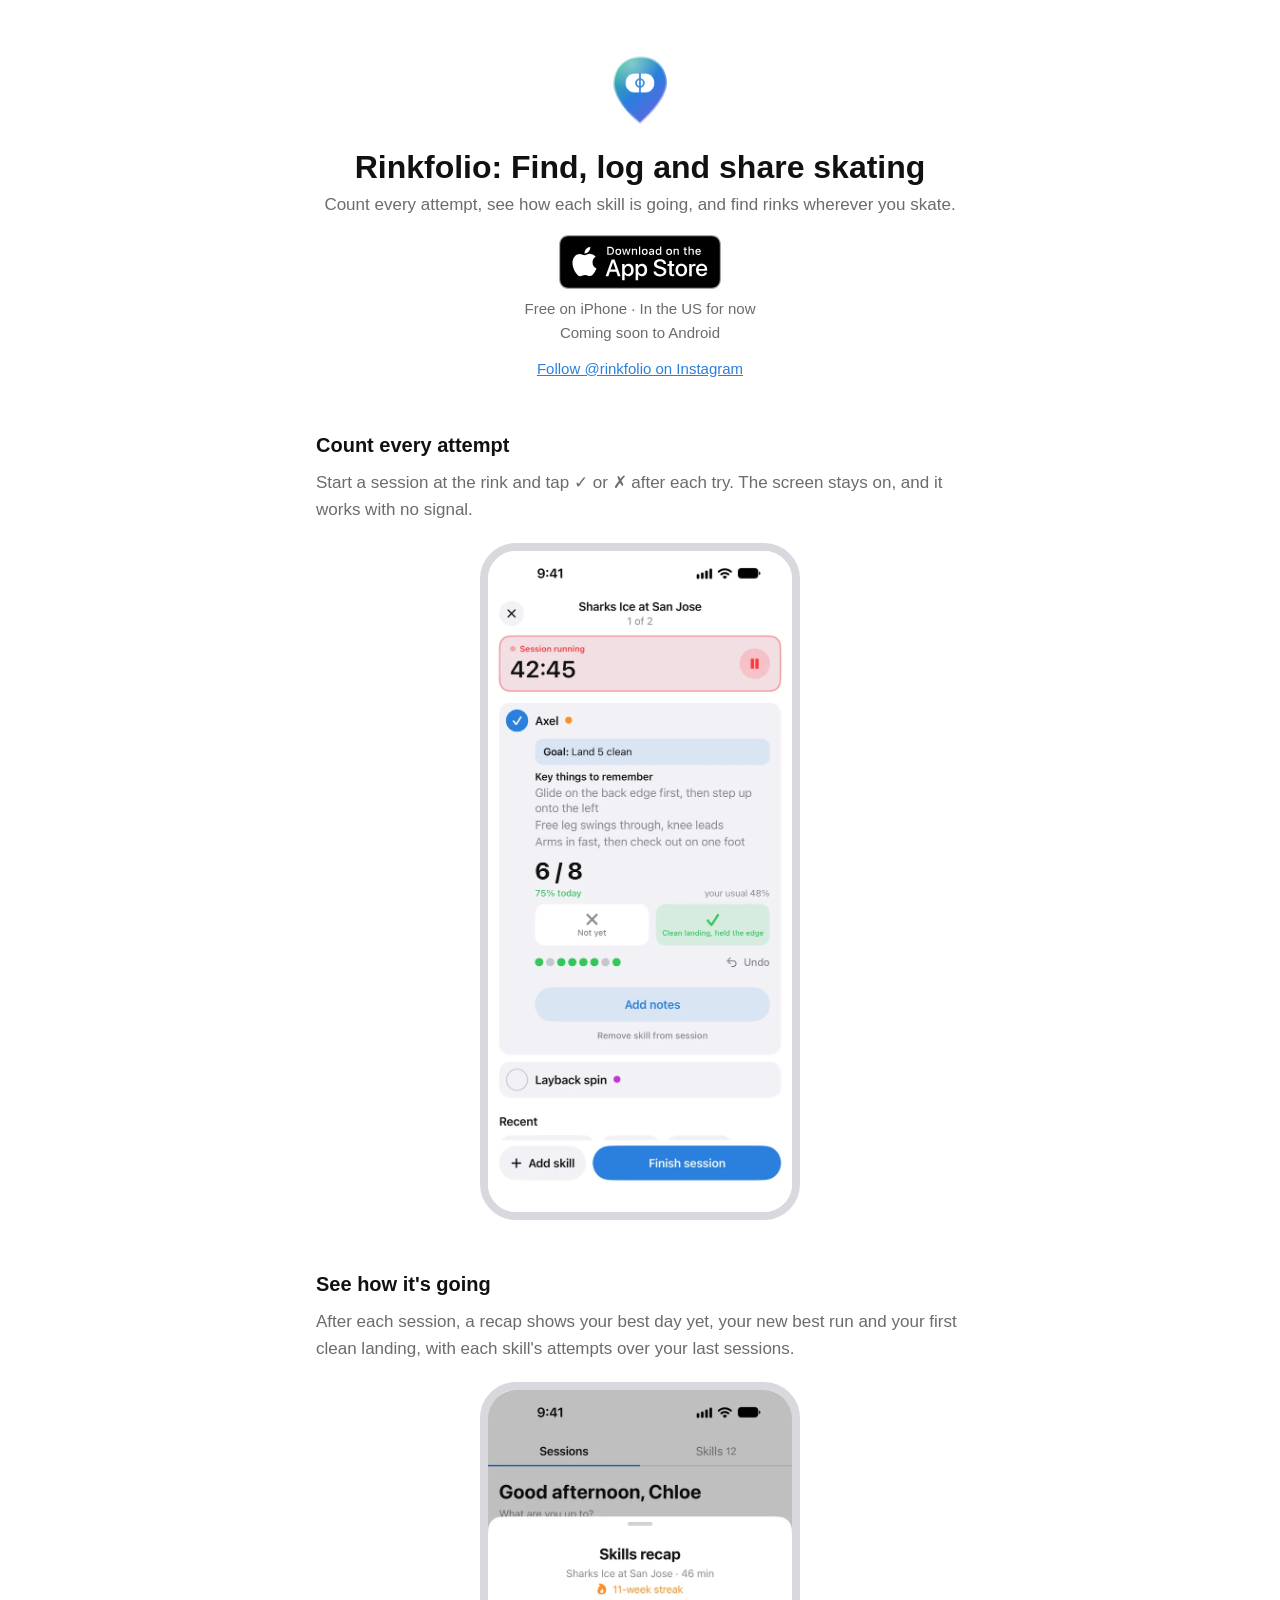
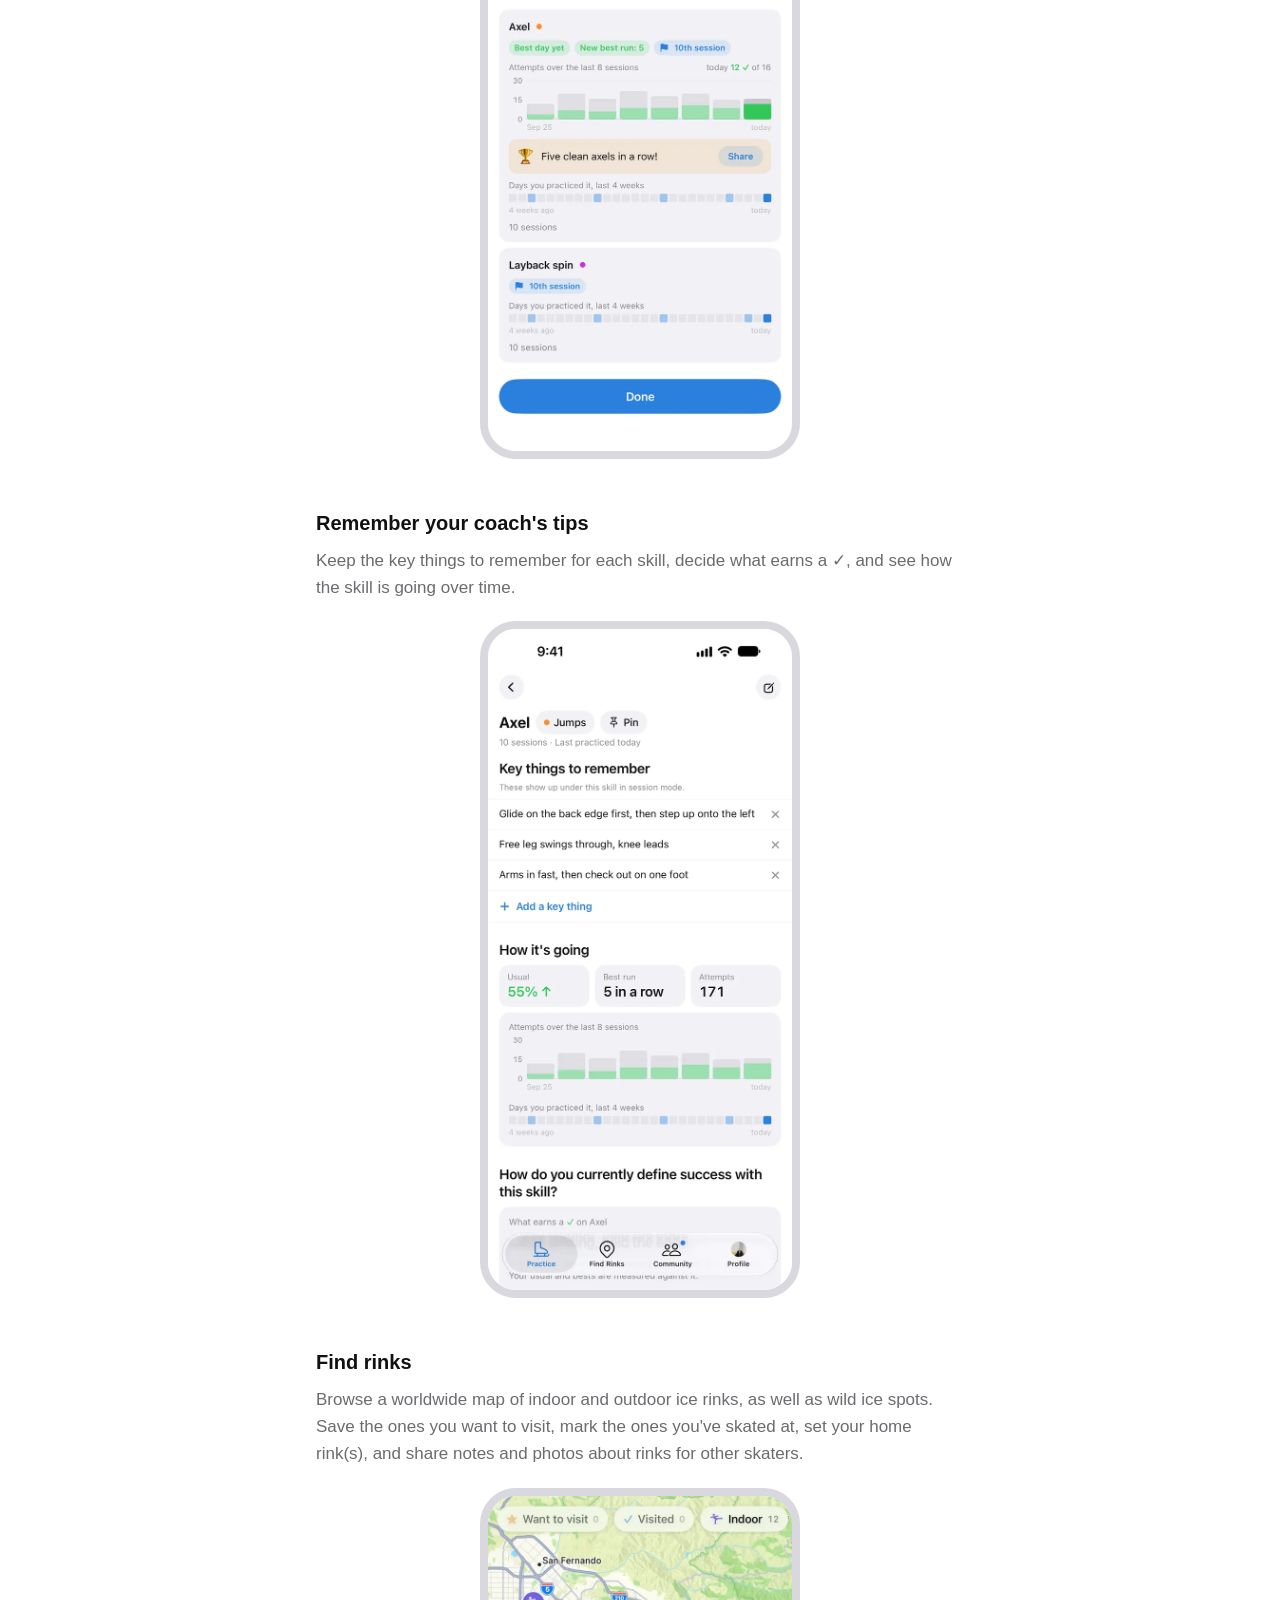
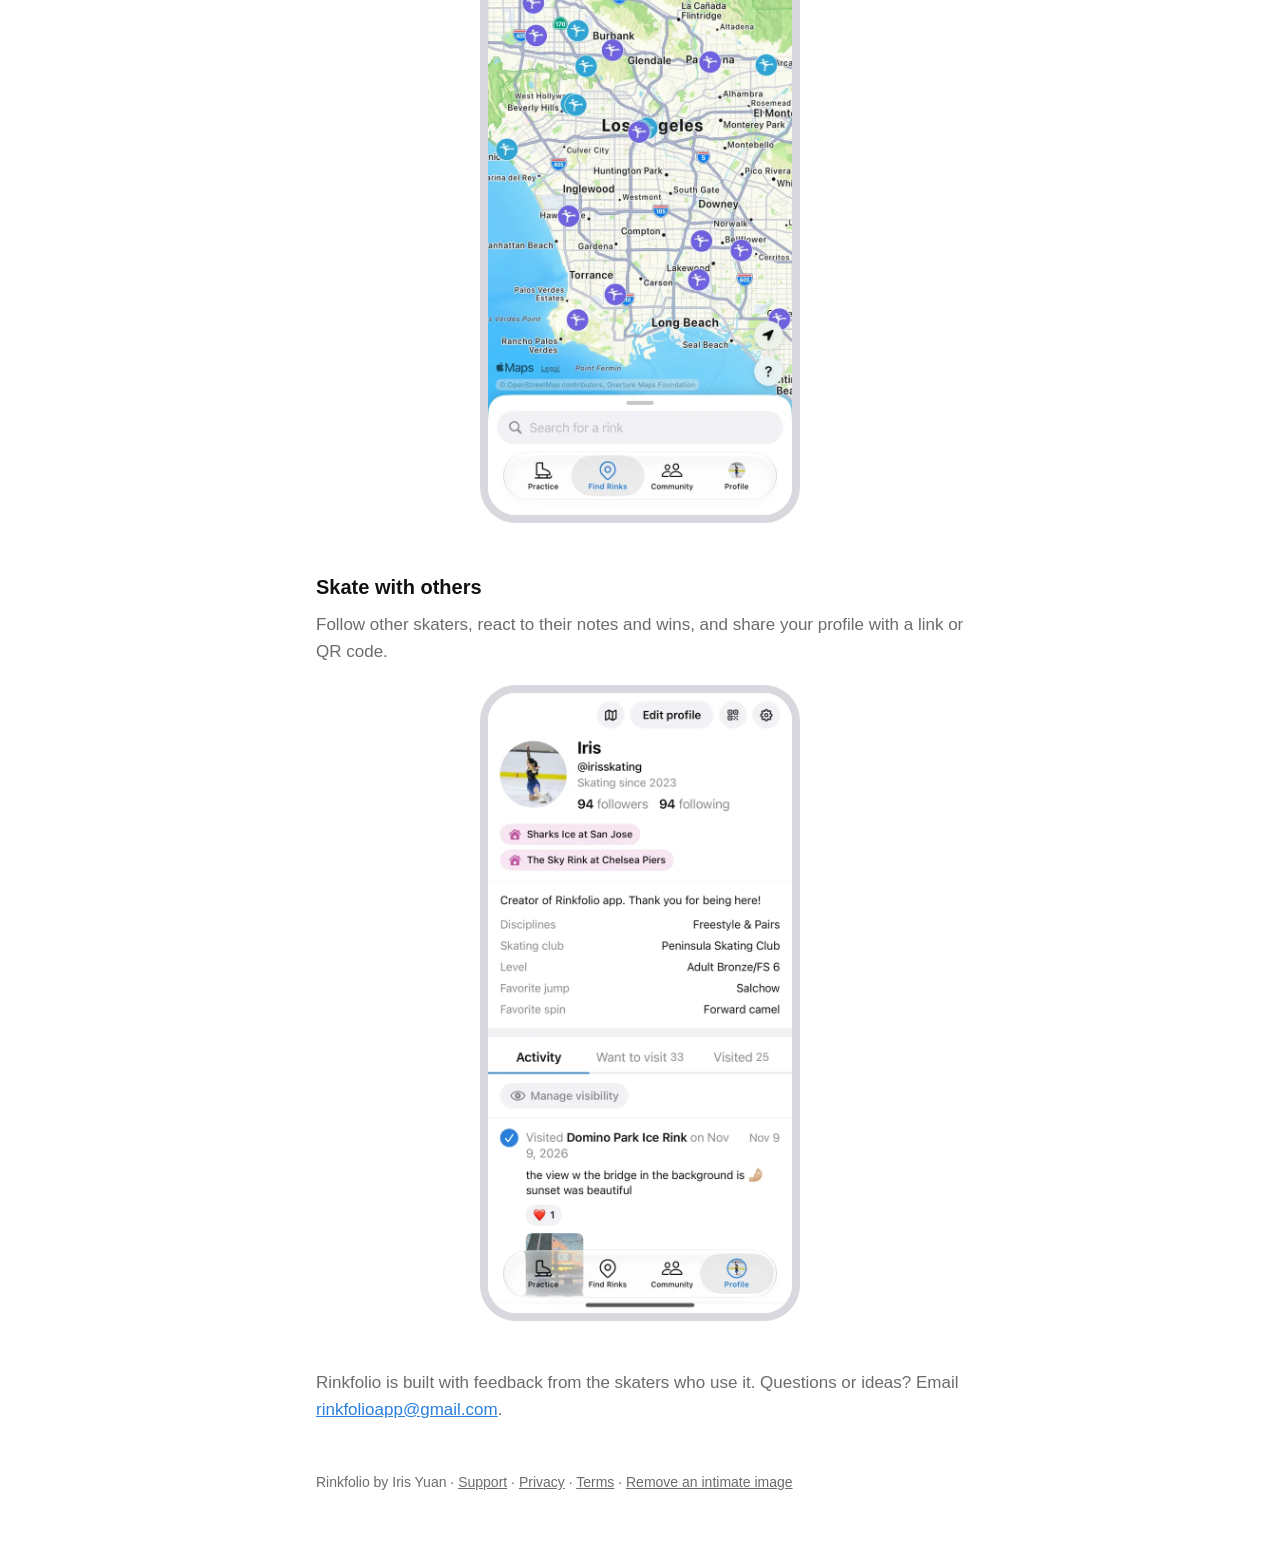
==== index.html @ 0aeca41a "Launch day (not published): Apple's official App Store badge on the home page and the profile link p" ====
<!doctype html>
<html lang="en">
<head>
<meta charset="utf-8">
<meta name="viewport" content="width=device-width, initial-scale=1">
<title>Rinkfolio: Find, log and share skating</title>
<meta name="description" content="Find ice rinks around the world, log your skating, track your skills and follow other skaters. Rinkfolio is made for figure skaters.">
<link rel="canonical" href="https://rinkfolio.com/">
<link rel="icon" href="favicon.ico" sizes="any">
<link rel="icon" type="image/png" sizes="48x48" href="favicon-48.png">
<link rel="icon" type="image/png" sizes="96x96" href="favicon-96.png">
<link rel="icon" type="image/png" sizes="192x192" href="favicon-192.png">
<link rel="apple-touch-icon" href="apple-touch-icon.png">
<meta property="og:type" content="website">
<meta property="og:site_name" content="Rinkfolio">
<meta property="og:url" content="https://rinkfolio.com/">
<meta property="og:title" content="Rinkfolio: Find, log and share skating">
<meta property="og:description" content="Find ice rinks around the world, log your skating, track your skills and follow other skaters. Rinkfolio is made for figure skaters.">
<meta property="og:image" content="https://rinkfolio.com/og.png">
<meta property="og:image:width" content="1200">
<meta property="og:image:height" content="630">
<meta property="og:image:alt" content="Rinkfolio: Find, log and share skating">
<meta name="twitter:card" content="summary_large_image">
<meta name="apple-itunes-app" content="app-id=6827989419">
<script type="application/ld+json">
{
  "@context": "https://schema.org",
  "@type": "MobileApplication",
  "name": "Rinkfolio",
  "description": "Find ice rinks around the world, log your skating, track your skills and follow other skaters. Rinkfolio is made for figure skaters.",
  "url": "https://rinkfolio.com/",
  "image": "https://rinkfolio.com/og.png",
  "operatingSystem": "iOS",
  "applicationCategory": "SportsApplication",
  "downloadUrl": "https://apps.apple.com/us/app/rinkfolio/id6827989419",
  "installUrl": "https://apps.apple.com/us/app/rinkfolio/id6827989419",
  "offers": { "@type": "Offer", "price": "0", "priceCurrency": "USD" },
  "author": { "@type": "Person", "name": "Iris Yuan" }
}
</script>
<link rel="stylesheet" href="style.css?v=5">
</head>
<body>
<main>
<div class="hero">
<img src="logo.png" alt="">
<h1>Rinkfolio: Find, log and share skating</h1>
<p>Count every attempt, see how each skill is going, and find rinks wherever you skate.</p>
<a class="store-badge" href="https://apps.apple.com/us/app/rinkfolio/id6827989419"><img src="app-store-badge.svg" alt="Download on the App Store" width="162" height="54"></a>
<p class="avail">Free on iPhone · In the US for now<br>Coming soon to Android</p>
<p class="follow"><a href="https://www.instagram.com/rinkfolio/">Follow @rinkfolio on Instagram</a></p>
</div>

<section class="feature">
<h2>Count every attempt</h2>
<p>Start a session at the rink and tap ✓ or ✗ after each try. The screen stays on, and it works with no signal.</p>
<picture><source media="(prefers-color-scheme: dark)" srcset="screenshots/session-dark.webp"><img src="screenshots/session-light.webp" alt="Session mode at Sharks Ice at San Jose: the timer, the axel with 6 clean out of 8 today, and buttons for Not yet and Clean landing" width="640" height="1391"></picture>
</section>

<section class="feature">
<h2>See how it's going</h2>
<p>After each session, a recap shows your best day yet, your new best run and your first clean landing, with each skill's attempts over your last sessions.</p>
<picture><source media="(prefers-color-scheme: dark)" srcset="screenshots/recap-dark.webp"><img src="screenshots/recap-light.webp" alt="The skills recap after a session: Best day yet and New best run on the axel, a chart of attempts over 8 sessions, and an 11-week streak" width="640" height="1391" loading="lazy"></picture>
</section>

<section class="feature">
<h2>Remember your coach's tips</h2>
<p>Keep the key things to remember for each skill, decide what earns a ✓, and see how the skill is going over time.</p>
<picture><source media="(prefers-color-scheme: dark)" srcset="screenshots/skill-tips-dark.webp"><img src="screenshots/skill-tips-light.webp" alt="The axel's page: three key things to remember, a usual of 55%, a best run of 5 in a row and 171 attempts" width="640" height="1391" loading="lazy"></picture>
</section>

<section class="feature">
<h2>Find rinks</h2>
<p>Browse a worldwide map of indoor and outdoor ice rinks, as well as wild ice spots. Save the ones you want to visit, mark the ones you've skated at, set your home rink(s), and share notes and photos about rinks for other skaters.</p>
<picture><source media="(prefers-color-scheme: dark)" srcset="screenshots/map-dark.webp"><img src="screenshots/map-light.webp" alt="Rinkfolio's map of ice rinks" width="640" height="1304" loading="lazy"></picture>
</section>

<section class="feature">
<h2>Skate with others</h2>
<p>Follow other skaters, react to their notes and wins, and share your profile with a link or QR code.</p>
<picture><source media="(prefers-color-scheme: dark)" srcset="screenshots/profile-dark.webp"><img src="screenshots/profile-light.webp" alt="A skater's profile and activity in Rinkfolio" width="640" height="1304" loading="lazy"></picture>
</section>

<section class="feature closing">
<p>Rinkfolio is built with feedback from the skaters who use it. Questions or ideas? Email <a href="mailto:rinkfolioapp@gmail.com">rinkfolioapp@gmail.com</a>.</p>
</section>

<footer>Rinkfolio by Iris Yuan · <a href="support">Support</a> · <a href="privacy">Privacy</a> · <a href="terms">Terms</a> · <a href="support#intimate">Remove an intimate image</a></footer>
</main>
</body>
</html>
---- style.css ----
:root {
  --ink: #111111;
  --muted: #6b6b70;
  --blue: #2a7fde;
  --line: #e5e5ea;
  --bg: #ffffff;
  --card: #f2f2f7;
  --button: #1d6ac0;
  --frame: #d8d8de;
}
@media (prefers-color-scheme: dark) {
  :root { --ink: #ffffff; --muted: #a1a1a6; --blue: #5a9ef0; --line: #2c2c2e; --bg: #000000; --card: #1c1c1e; --frame: #3a3a3e; }
}
* { box-sizing: border-box; }
body {
  margin: 0;
  background: var(--bg);
  color: var(--ink);
  font: 17px/1.6 -apple-system, BlinkMacSystemFont, "SF Pro Text", "Helvetica Neue", Arial, sans-serif;
  -webkit-text-size-adjust: 100%;
}
main { max-width: 680px; margin: 0 auto; padding: 32px 16px 64px; }
header { display: flex; align-items: center; gap: 12px; margin-bottom: 32px; }
header a { display: flex; align-items: center; gap: 12px; color: var(--ink); text-decoration: none; font-weight: 700; font-size: 20px; }
header img { width: 32px; height: 32px; }
h1 { font-size: 32px; line-height: 1.2; margin: 0 0 4px; }
h2 { font-size: 20px; margin: 32px 0 8px; }
p, li { color: var(--ink); }
.updated { color: var(--muted); font-size: 15px; margin: 0 0 24px; }
a { color: var(--blue); }
ul { padding-left: 22px; }
li { margin: 4px 0; }
.card { background: var(--card); border-radius: 14px; padding: 16px 18px; margin: 16px 0; }
nav.links { display: flex; flex-direction: column; border-top: 1px solid var(--line); margin-top: 24px; }
nav.links a { padding: 16px 0; border-bottom: 1px solid var(--line); color: var(--ink); text-decoration: none; font-weight: 500; display: flex; justify-content: space-between; }
nav.links a::after { content: "›"; color: var(--muted); }
footer { margin-top: 48px; color: var(--muted); font-size: 14px; }
footer a { color: var(--muted); }
.hero { text-align: center; padding-top: 24px; }
.hero img { width: 68px; height: 68px; }
.hero h1 { margin-top: 16px; }
.hero p { color: var(--muted); margin-top: 0; }
.feature { margin-top: 48px; }
.feature h2 { margin-top: 0; }
.feature p { color: var(--muted); margin: 0; }
.feature img { display: block; width: 100%; max-width: 320px; height: auto; margin: 20px auto 0; border: 8px solid var(--frame); border-radius: 36px; }
.hero .soon { display: inline-block; background: var(--card); border-radius: 999px; padding: 4px 14px; font-size: 15px; margin: 4px 0 0; }
.button { display: block; max-width: 340px; margin: 16px auto 0; padding: 14px 20px; border-radius: 14px; background: var(--button); color: #ffffff; font-weight: 600; text-decoration: none; text-align: center; }
.button:hover { filter: brightness(1.08); }
.button:focus-visible { outline: 3px solid var(--blue); outline-offset: 3px; }
.store-badge { display: block; width: fit-content; margin: 16px auto 4px; border-radius: 10px; }
.store-badge img { display: block; height: 54px; width: auto; }
.store-badge:focus-visible { outline: 3px solid var(--blue); outline-offset: 3px; }
.hero .avail { font-size: 15px; margin: 8px 0 0; }
.hero .follow { margin-top: 12px; font-size: 15px; }
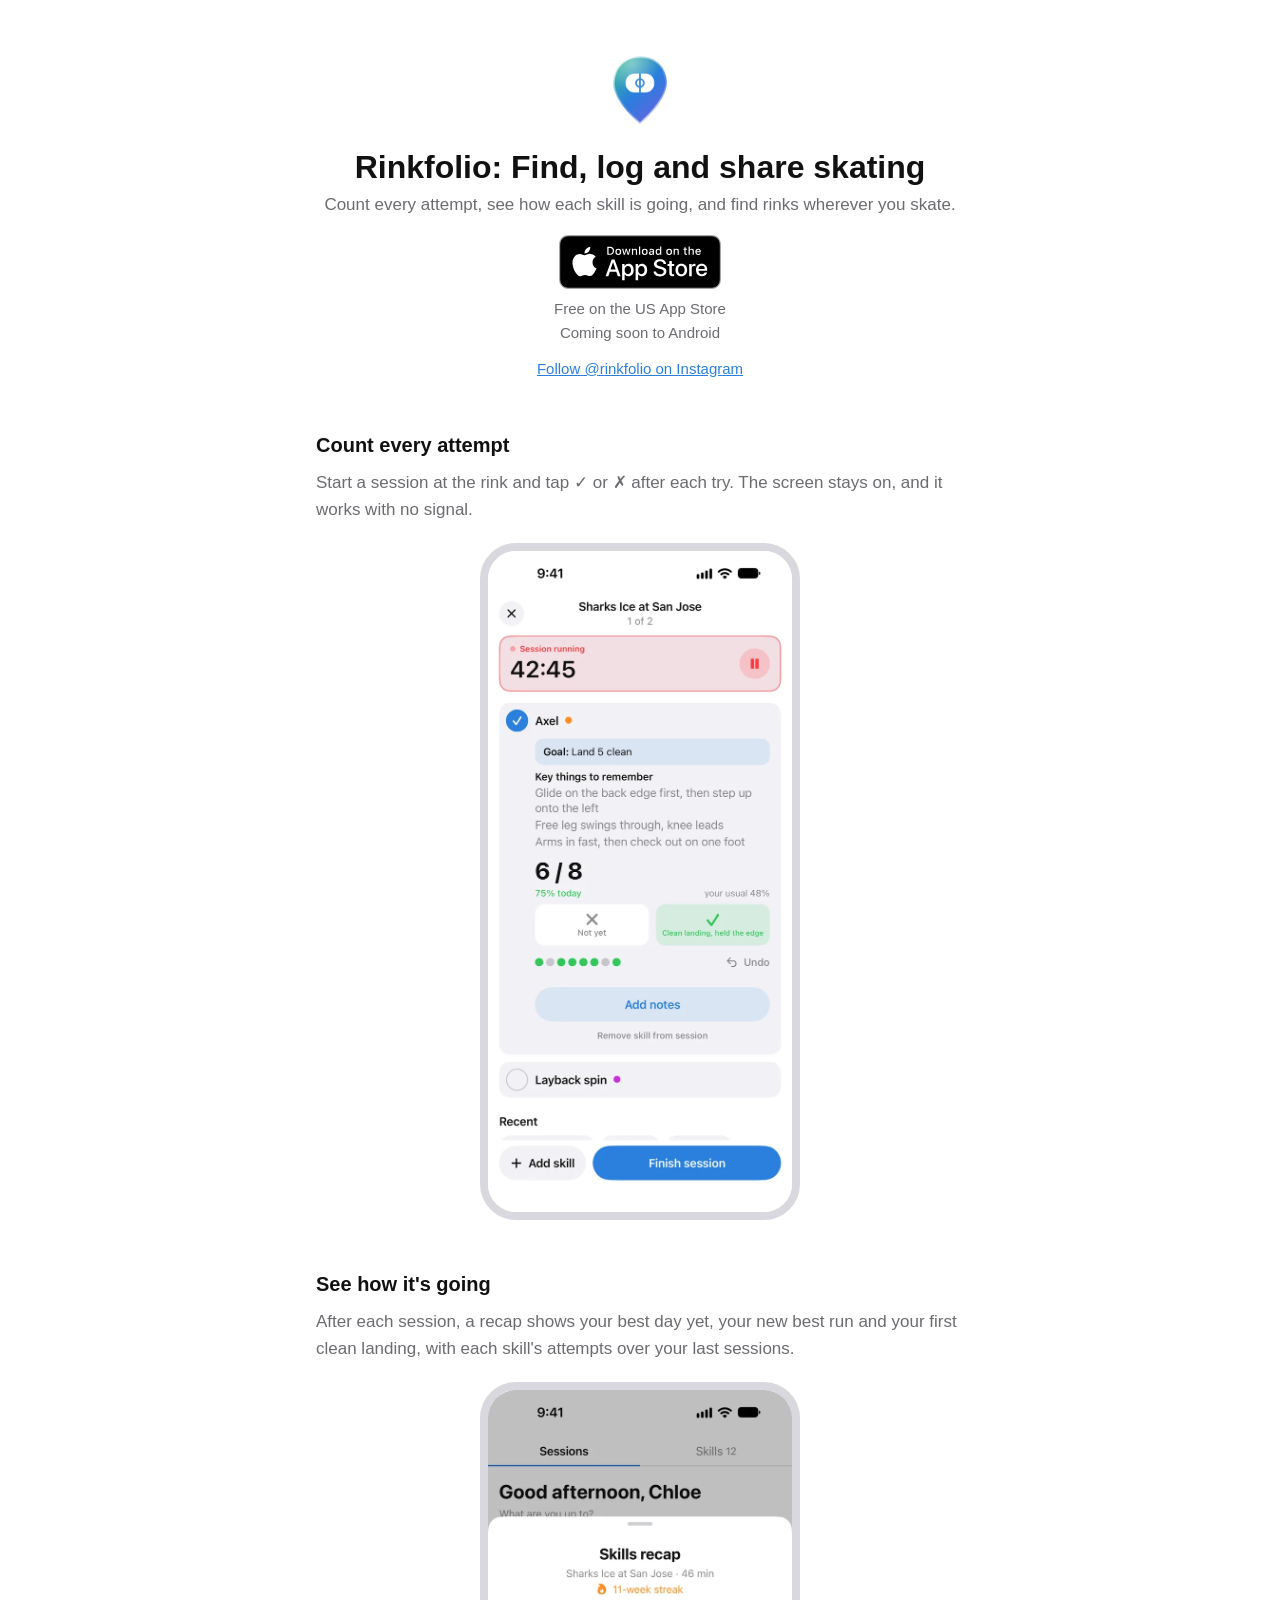
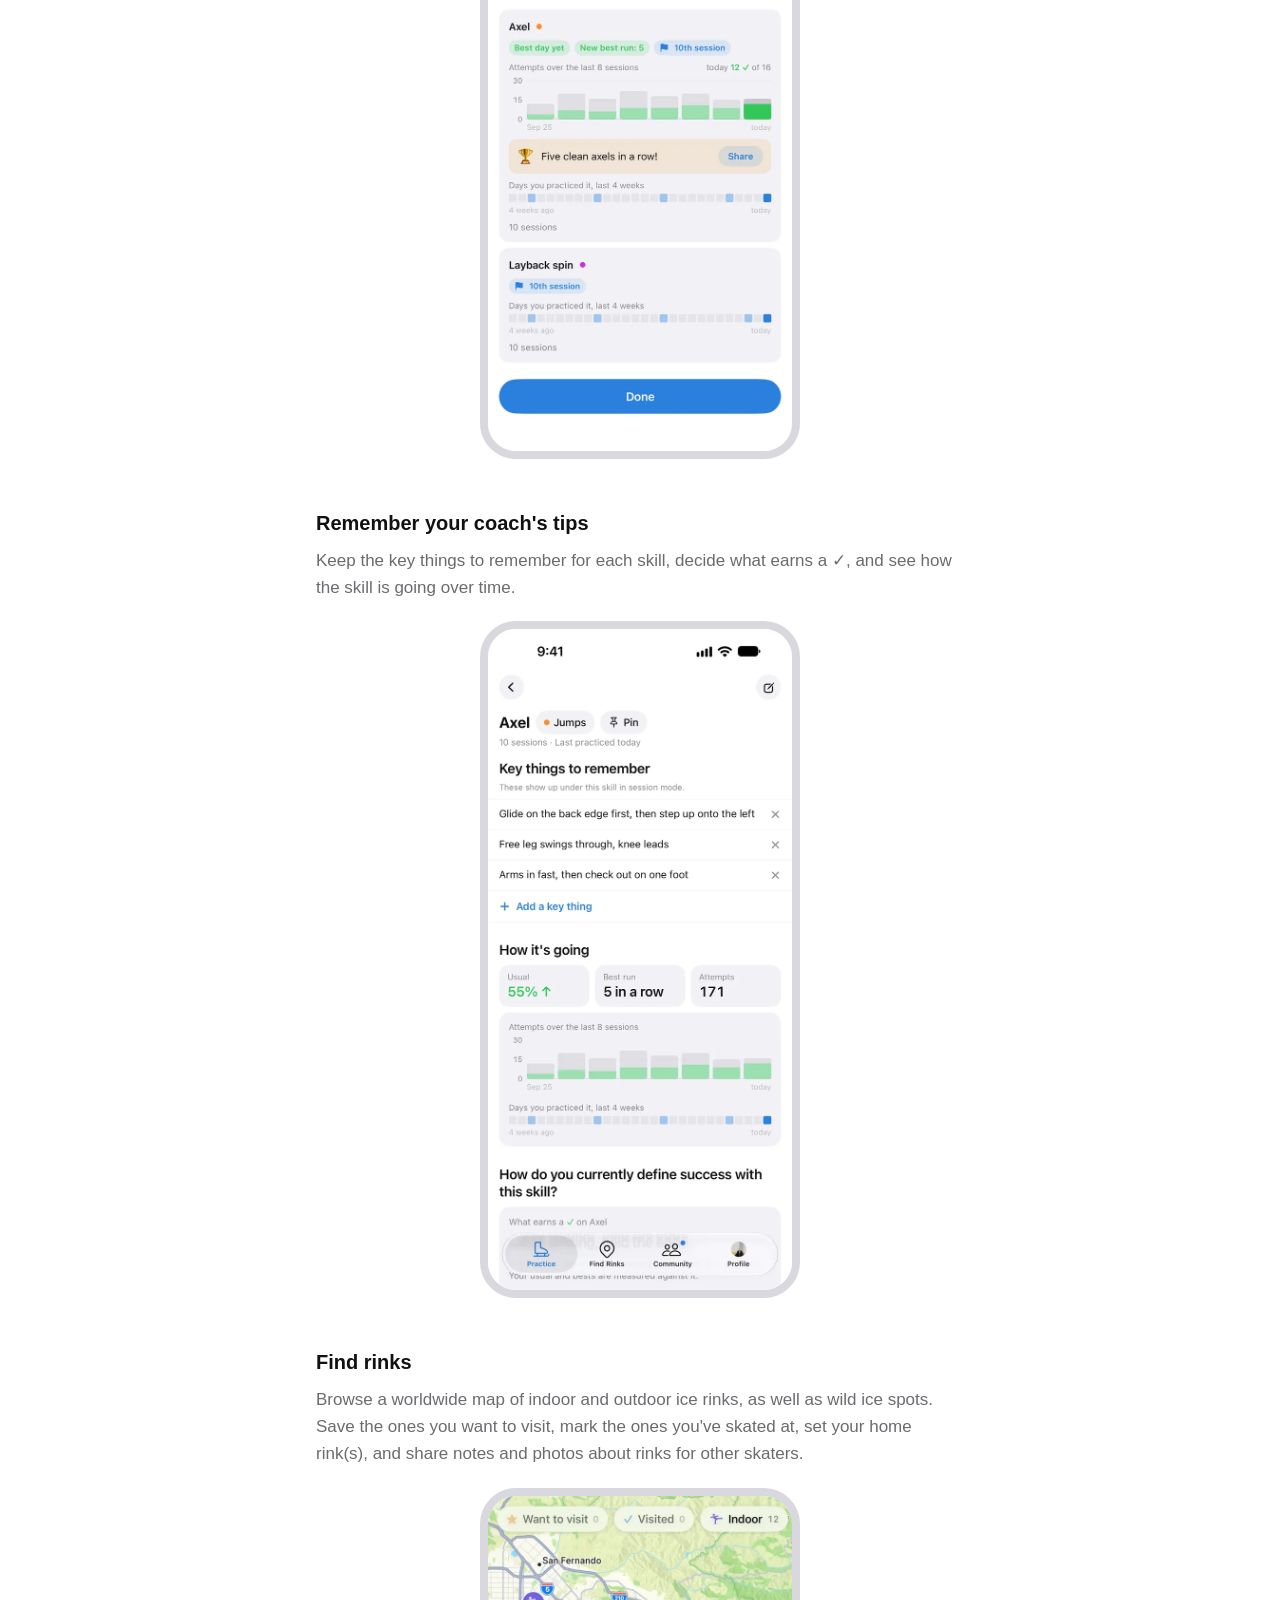
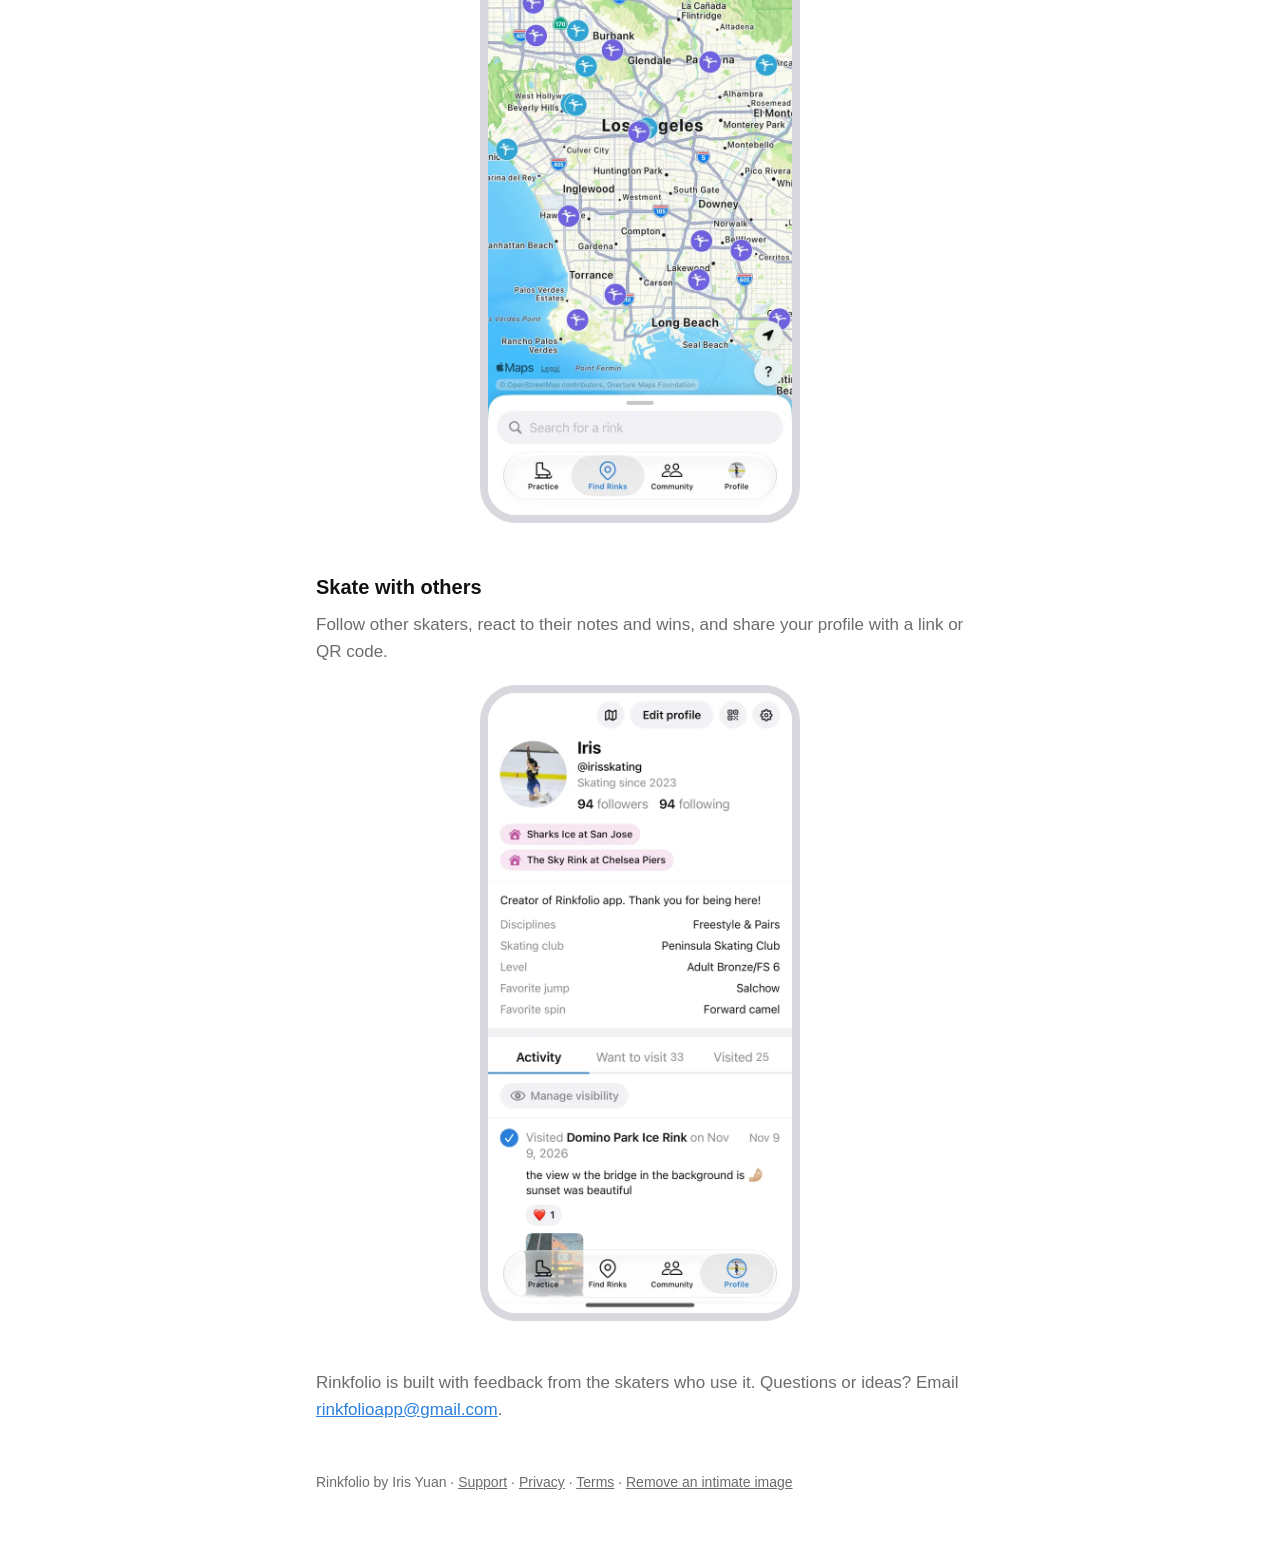
==== commit dd443782: "Home page: "Free on the US App Store" under the badge Co-Authored-By: Claude Opus 5.5 <noreply@anthr" ====
--- a/index.html
+++ b/index.html
@@ -47,7 +47,7 @@
 <h1>Rinkfolio: Find, log and share skating</h1>
 <p>Count every attempt, see how each skill is going, and find rinks wherever you skate.</p>
 <a class="store-badge" href="https://apps.apple.com/us/app/rinkfolio/id6827989419"><img src="app-store-badge.svg" alt="Download on the App Store" width="162" height="54"></a>
-<p class="avail">Free on iPhone · In the US for now<br>Coming soon to Android</p>
+<p class="avail">Free on the US App Store<br>Coming soon to Android</p>
 <p class="follow"><a href="https://www.instagram.com/rinkfolio/">Follow @rinkfolio on Instagram</a></p>
 </div>
 
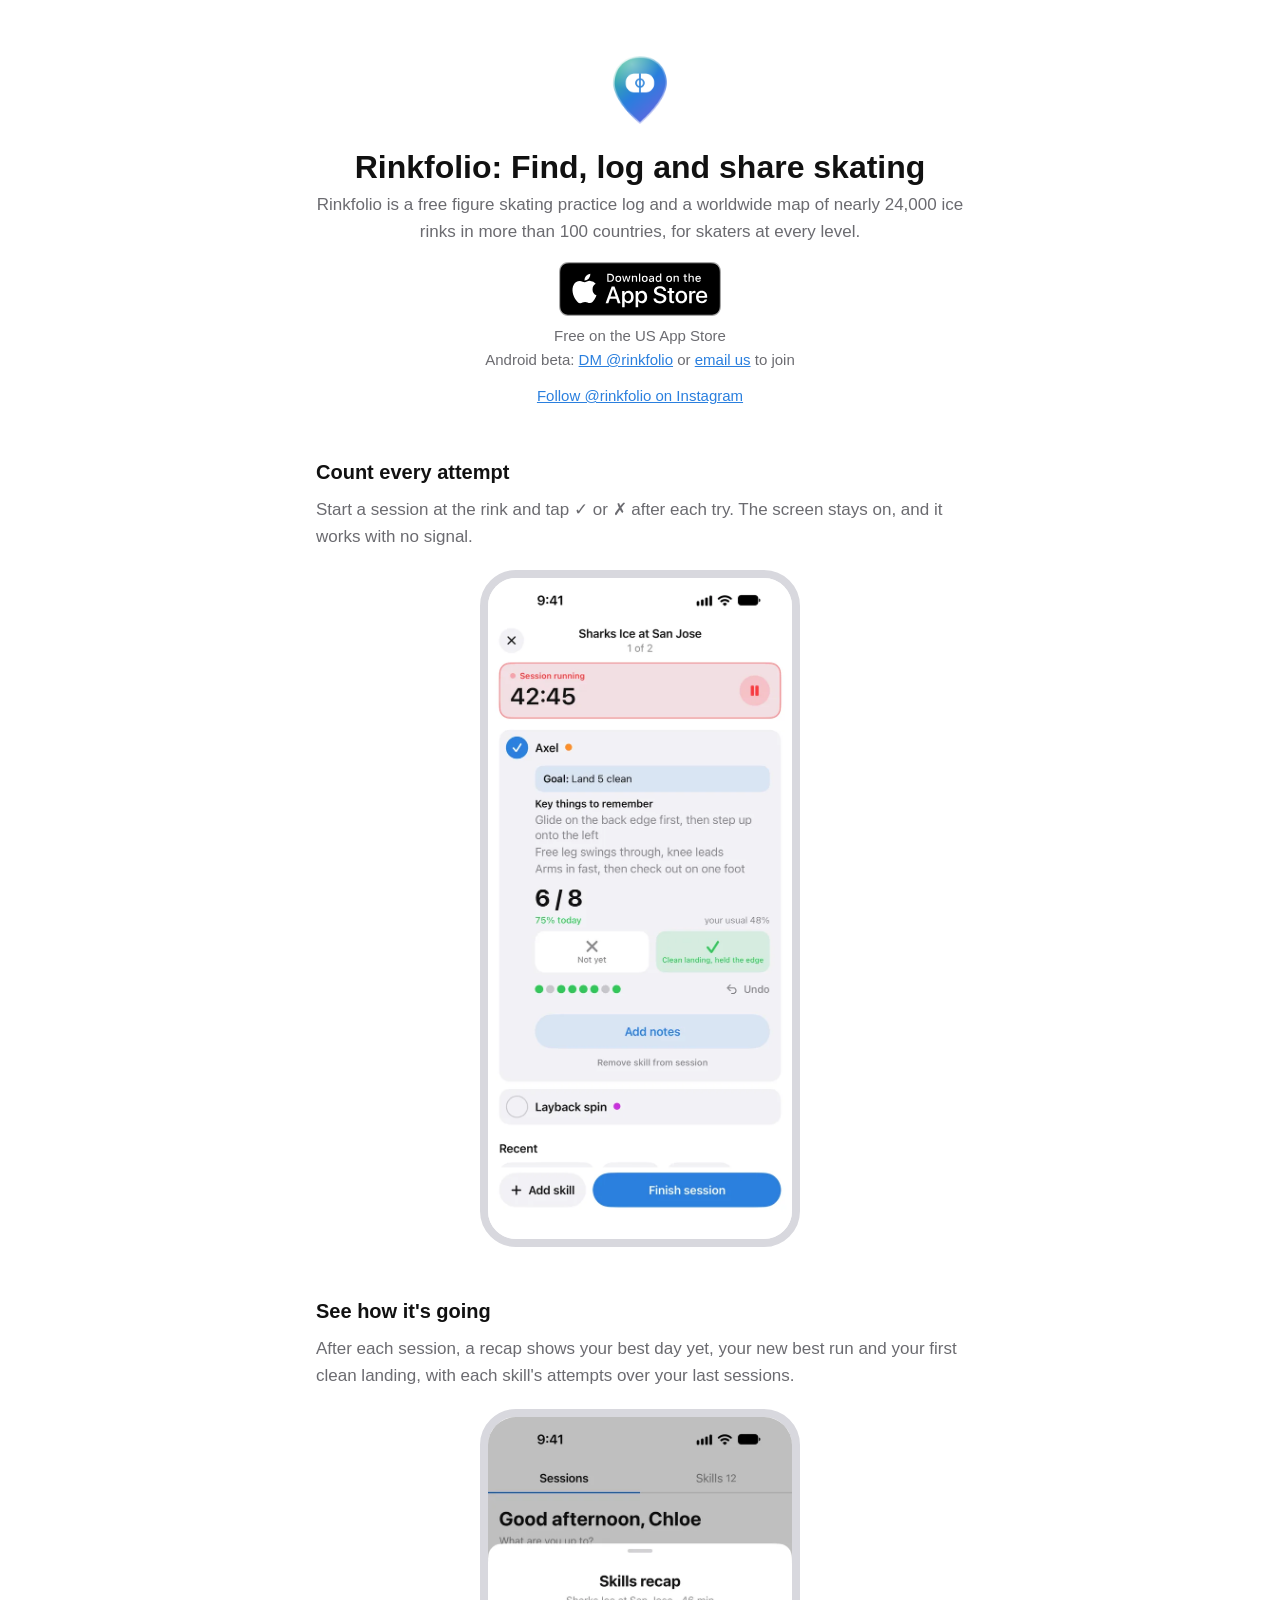
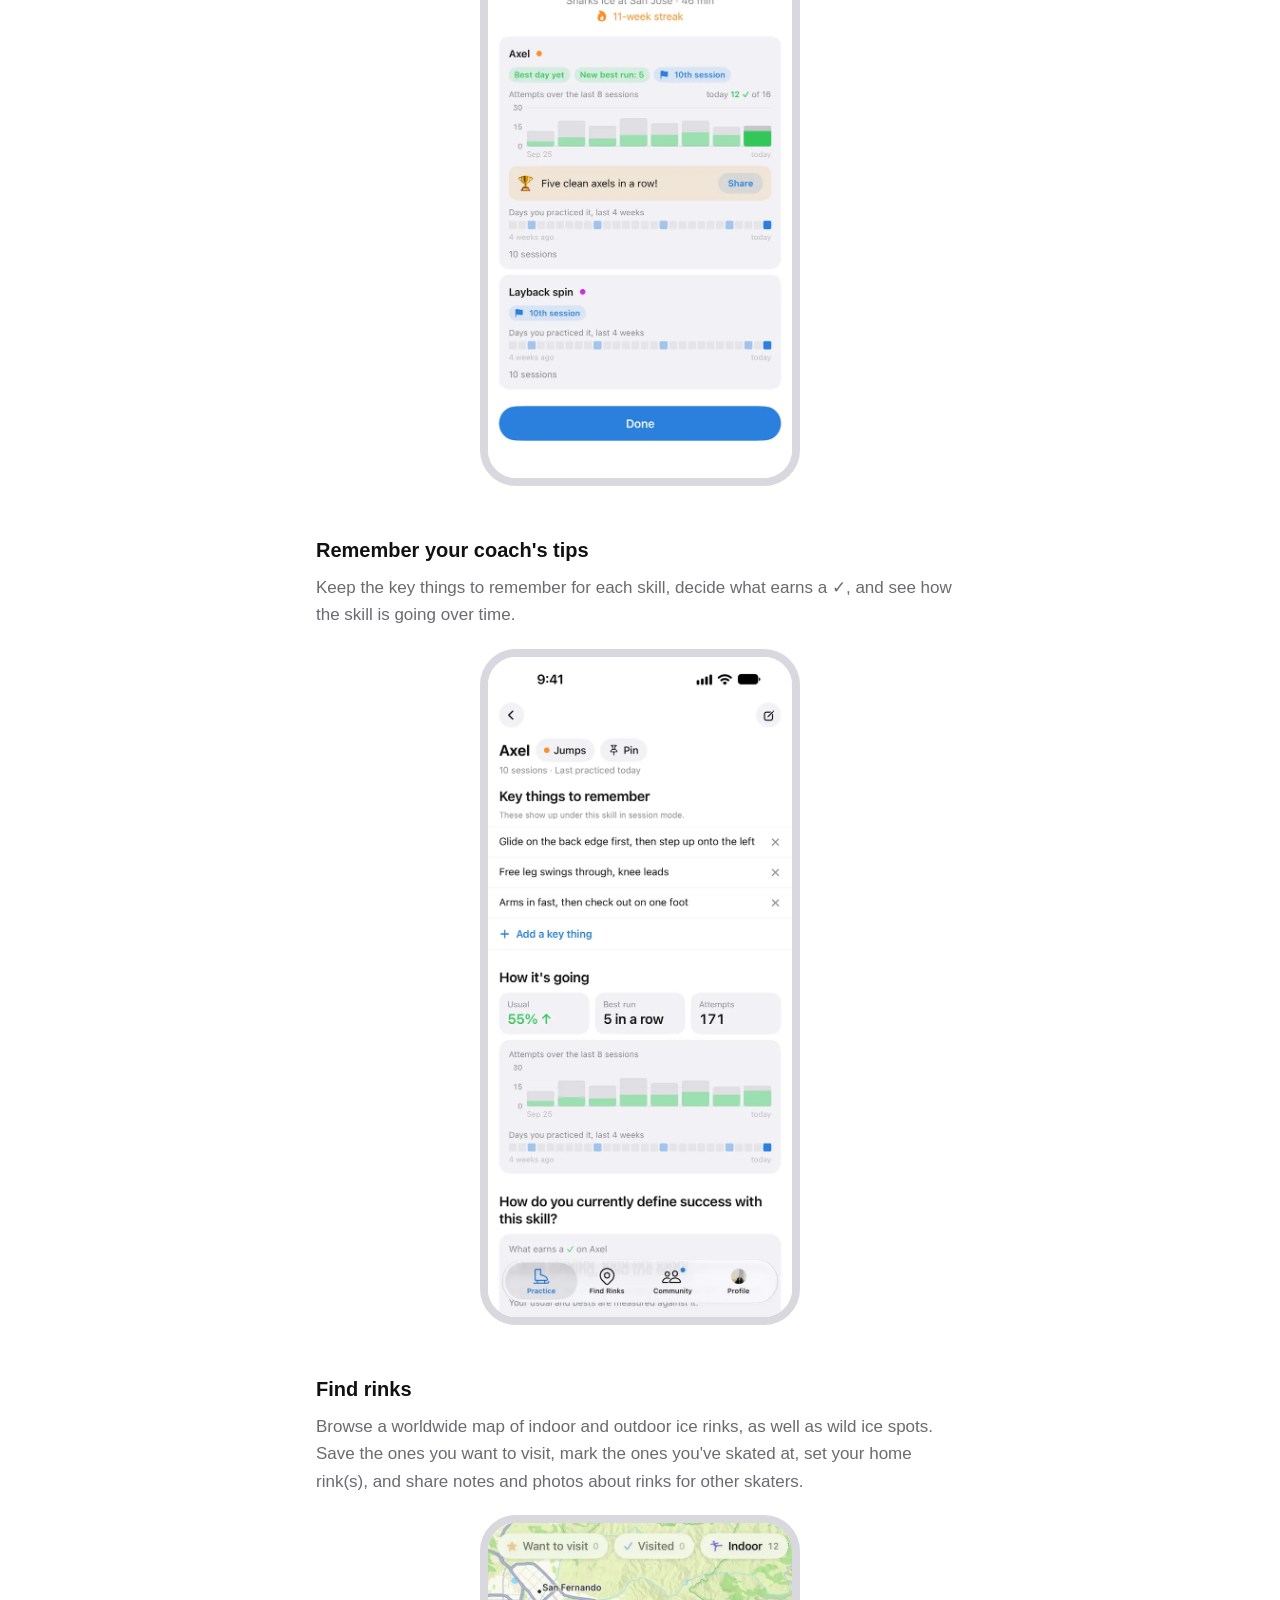
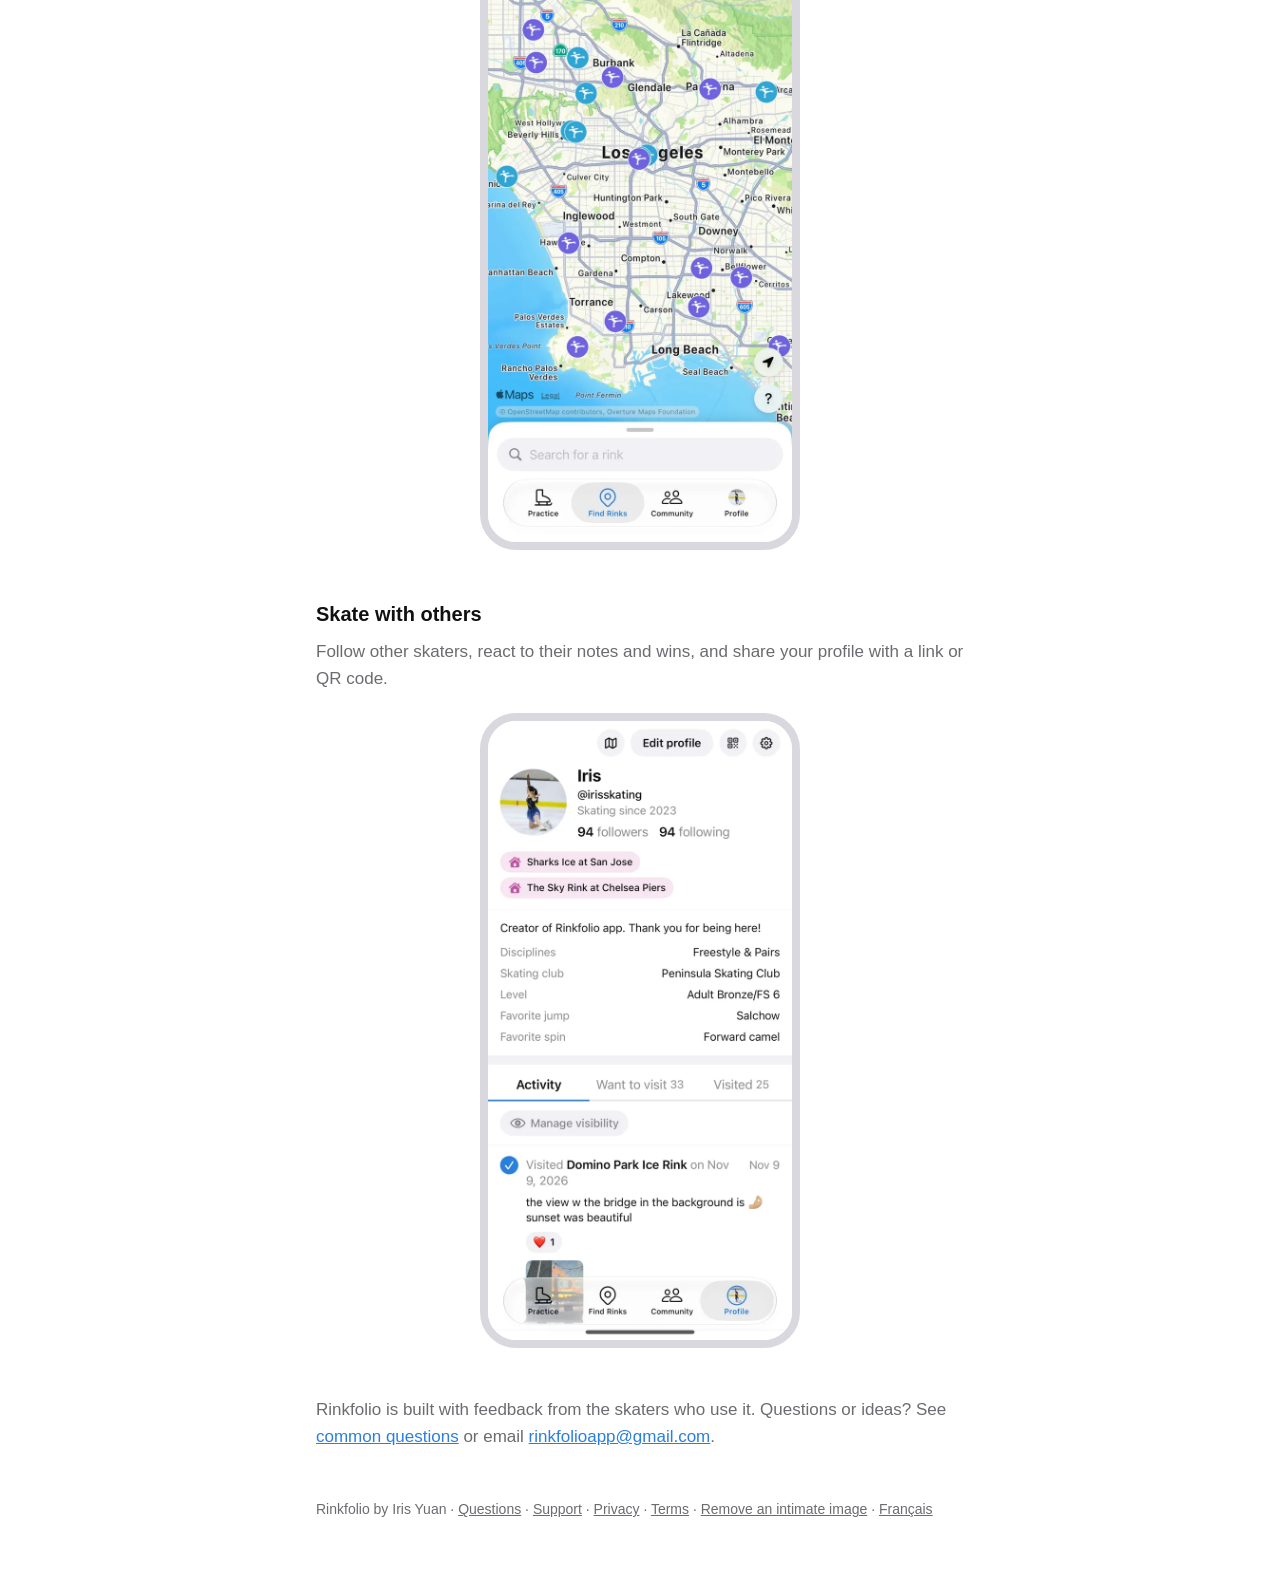
==== commit 57f856ef: "Easier for AI assistants and search engines to read: home page facts line (nearly 24,000 rinks in mo" ====
--- a/index.html
+++ b/index.html
@@ -3,9 +3,11 @@
 <head>
 <meta charset="utf-8">
 <meta name="viewport" content="width=device-width, initial-scale=1">
-<title>Rinkfolio: Find, log and share skating</title>
-<meta name="description" content="Find ice rinks around the world, log your skating, track your skills and follow other skaters. Rinkfolio is made for figure skaters.">
+<title>Rinkfolio: Figure Skating Log</title>
+<meta name="description" content="A free figure skating practice log: count attempts on your jumps and spins, see how each skill is going, and find ice rinks on a map of nearly 24,000 in more than 100 countries.">
 <link rel="canonical" href="https://rinkfolio.com/">
+<link rel="alternate" hreflang="en" href="https://rinkfolio.com/">
+<link rel="alternate" hreflang="fr-CA" href="https://rinkfolio.com/fr/">
 <link rel="icon" href="favicon.ico" sizes="any">
 <link rel="icon" type="image/png" sizes="48x48" href="favicon-48.png">
 <link rel="icon" type="image/png" sizes="96x96" href="favicon-96.png">
@@ -14,8 +16,8 @@
 <meta property="og:type" content="website">
 <meta property="og:site_name" content="Rinkfolio">
 <meta property="og:url" content="https://rinkfolio.com/">
-<meta property="og:title" content="Rinkfolio: Find, log and share skating">
-<meta property="og:description" content="Find ice rinks around the world, log your skating, track your skills and follow other skaters. Rinkfolio is made for figure skaters.">
+<meta property="og:title" content="Rinkfolio: Figure Skating Log">
+<meta property="og:description" content="A free figure skating practice log: count attempts on your jumps and spins, see how each skill is going, and find ice rinks on a map of nearly 24,000 in more than 100 countries.">
 <meta property="og:image" content="https://rinkfolio.com/og.png">
 <meta property="og:image:width" content="1200">
 <meta property="og:image:height" content="630">
@@ -27,15 +29,20 @@
   "@context": "https://schema.org",
   "@type": "MobileApplication",
   "name": "Rinkfolio",
-  "description": "Find ice rinks around the world, log your skating, track your skills and follow other skaters. Rinkfolio is made for figure skaters.",
+  "alternateName": "Rinkfolio: Figure Skating Log",
+  "description": "Rinkfolio is a free figure skating practice log and a worldwide map of nearly 24,000 ice rinks in more than 100 countries, for skaters at every level. Count attempts on jumps and spins, see how each skill is going, find rinks and follow other skaters.",
   "url": "https://rinkfolio.com/",
   "image": "https://rinkfolio.com/og.png",
-  "operatingSystem": "iOS",
+  "screenshot": "https://rinkfolio.com/screenshots/session-light.webp",
+  "operatingSystem": "iOS 17.0 or later, Android 10 or later (beta)",
   "applicationCategory": "SportsApplication",
+  "applicationSubCategory": "Figure skating",
+  "featureList": "Count attempts on each skill at the rink; skills recap after each session; key things to remember for each skill; ready-made skill groups (jumps, spins, combinations, turns, footwork, Learn to Skate USA and ISI levels); map of nearly 24,000 ice rinks in more than 100 countries; follow other skaters",
   "downloadUrl": "https://apps.apple.com/us/app/rinkfolio/id6827989419",
   "installUrl": "https://apps.apple.com/us/app/rinkfolio/id6827989419",
-  "offers": { "@type": "Offer", "price": "0", "priceCurrency": "USD" },
-  "author": { "@type": "Person", "name": "Iris Yuan" }
+  "offers": { "@type": "Offer", "price": "0", "priceCurrency": "USD", "eligibleRegion": { "@type": "Country", "name": "US" } },
+  "author": { "@type": "Person", "name": "Iris Yuan" },
+  "sameAs": ["https://apps.apple.com/us/app/rinkfolio/id6827989419", "https://www.instagram.com/rinkfolio/"]
 }
 </script>
 <link rel="stylesheet" href="style.css?v=5">
@@ -45,9 +52,9 @@
 <div class="hero">
 <img src="logo.png" alt="">
 <h1>Rinkfolio: Find, log and share skating</h1>
-<p>Count every attempt, see how each skill is going, and find rinks wherever you skate.</p>
+<p>Rinkfolio is a free figure skating practice log and a worldwide map of nearly 24,000 ice rinks in more than 100 countries, for skaters at every level.</p>
 <a class="store-badge" href="https://apps.apple.com/us/app/rinkfolio/id6827989419"><img src="app-store-badge.svg" alt="Download on the App Store" width="162" height="54"></a>
-<p class="avail">Free on the US App Store<br>Coming soon to Android</p>
+<p class="avail">Free on the US App Store<br>Android beta: <a href="https://www.instagram.com/rinkfolio/">DM @rinkfolio</a> or <a href="mailto:rinkfolioapp@gmail.com">email us</a> to join</p>
 <p class="follow"><a href="https://www.instagram.com/rinkfolio/">Follow @rinkfolio on Instagram</a></p>
 </div>
 
@@ -82,10 +89,10 @@
 </section>
 
 <section class="feature closing">
-<p>Rinkfolio is built with feedback from the skaters who use it. Questions or ideas? Email <a href="mailto:rinkfolioapp@gmail.com">rinkfolioapp@gmail.com</a>.</p>
+<p>Rinkfolio is built with feedback from the skaters who use it. Questions or ideas? See <a href="faq">common questions</a> or email <a href="mailto:rinkfolioapp@gmail.com">rinkfolioapp@gmail.com</a>.</p>
 </section>
 
-<footer>Rinkfolio by Iris Yuan · <a href="support">Support</a> · <a href="privacy">Privacy</a> · <a href="terms">Terms</a> · <a href="support#intimate">Remove an intimate image</a></footer>
+<footer>Rinkfolio by Iris Yuan · <a href="faq">Questions</a> · <a href="support">Support</a> · <a href="privacy">Privacy</a> · <a href="terms">Terms</a> · <a href="support#intimate">Remove an intimate image</a> · <a href="fr/" hreflang="fr-CA" lang="fr-CA">Français</a></footer>
 </main>
 </body>
 </html>
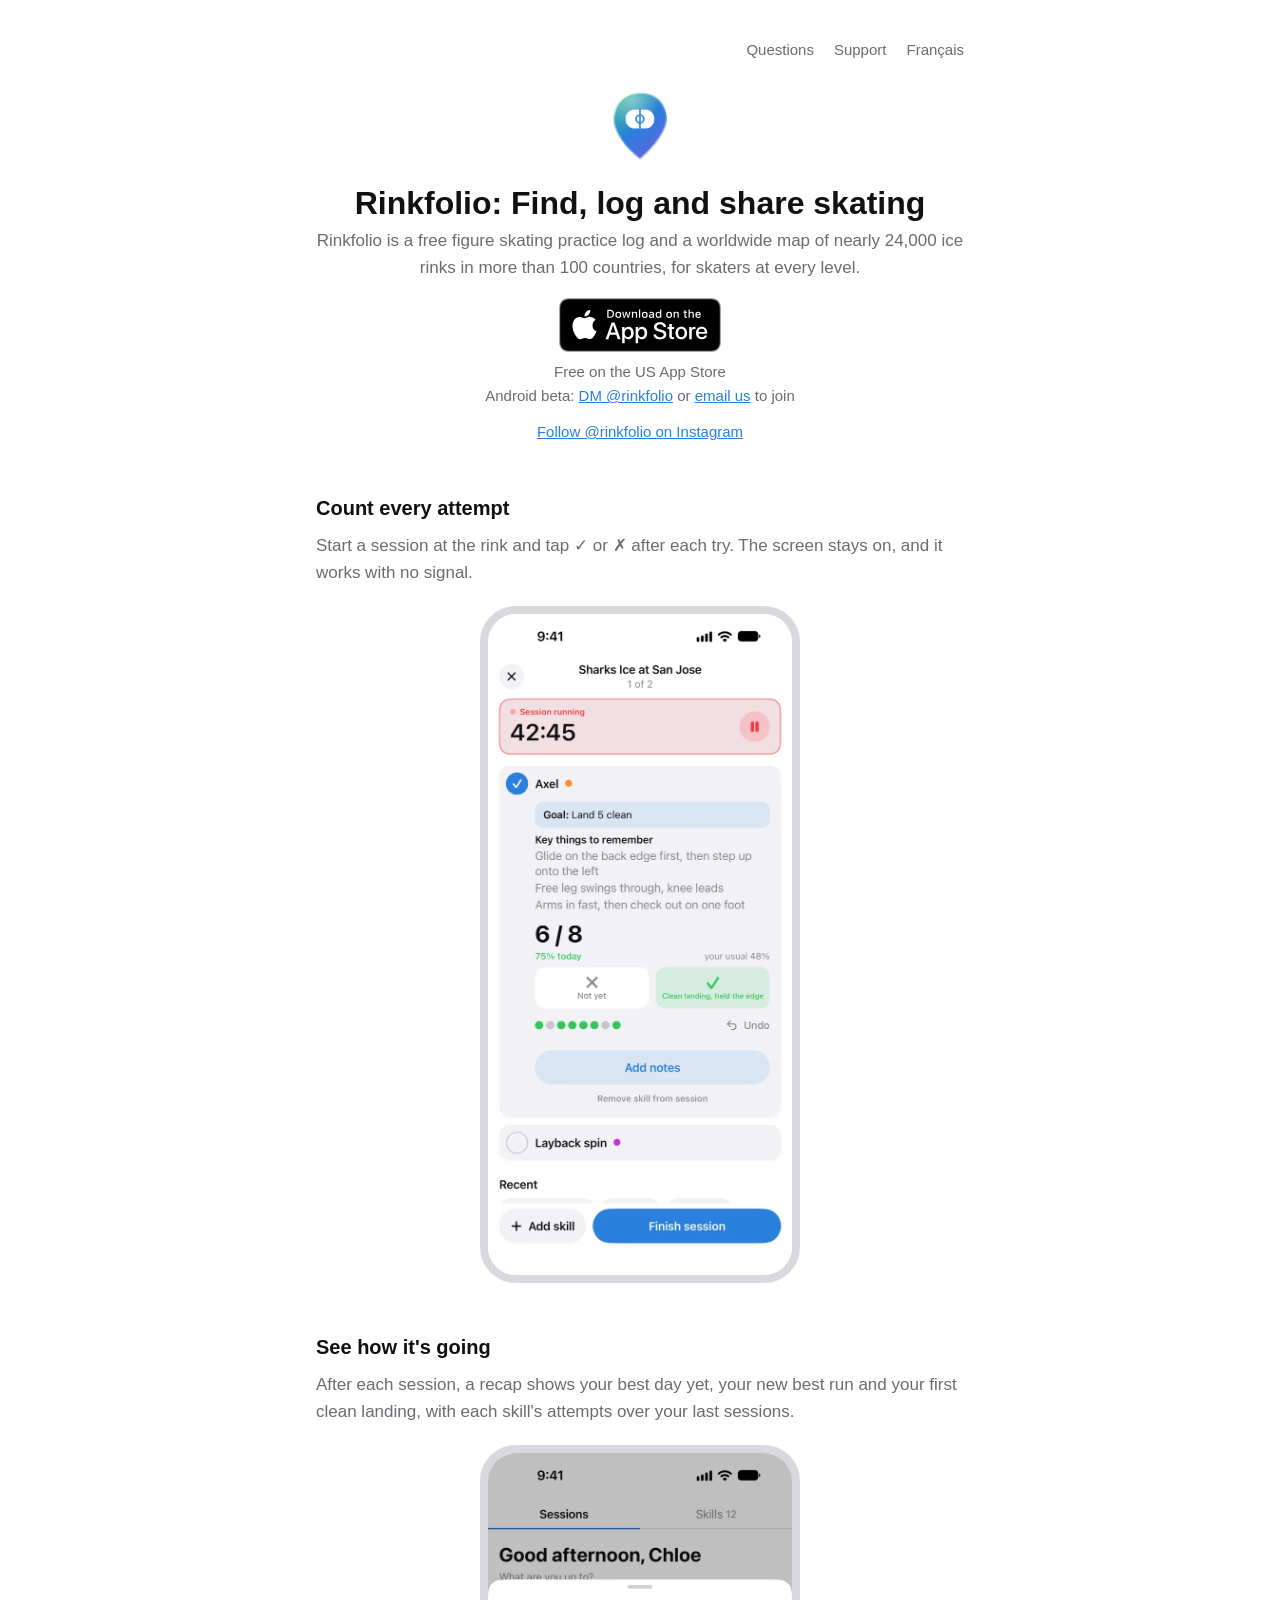
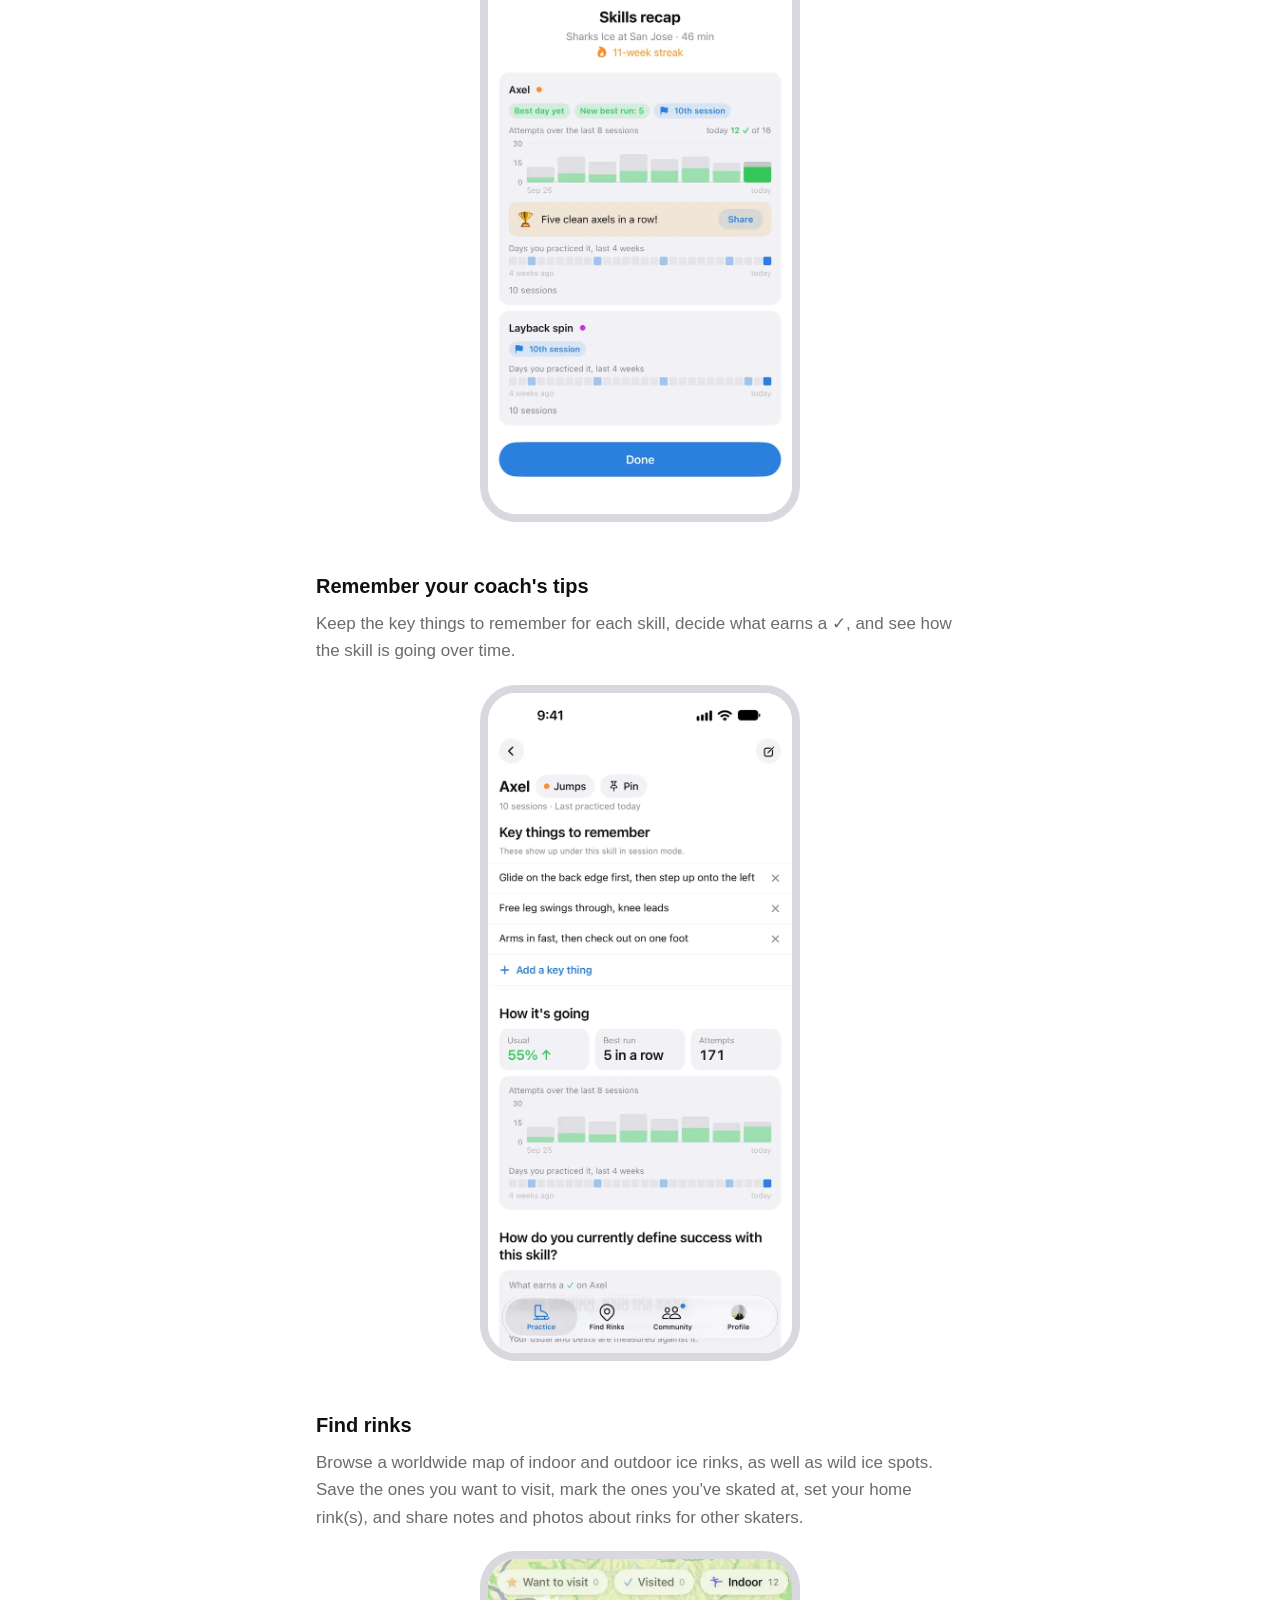
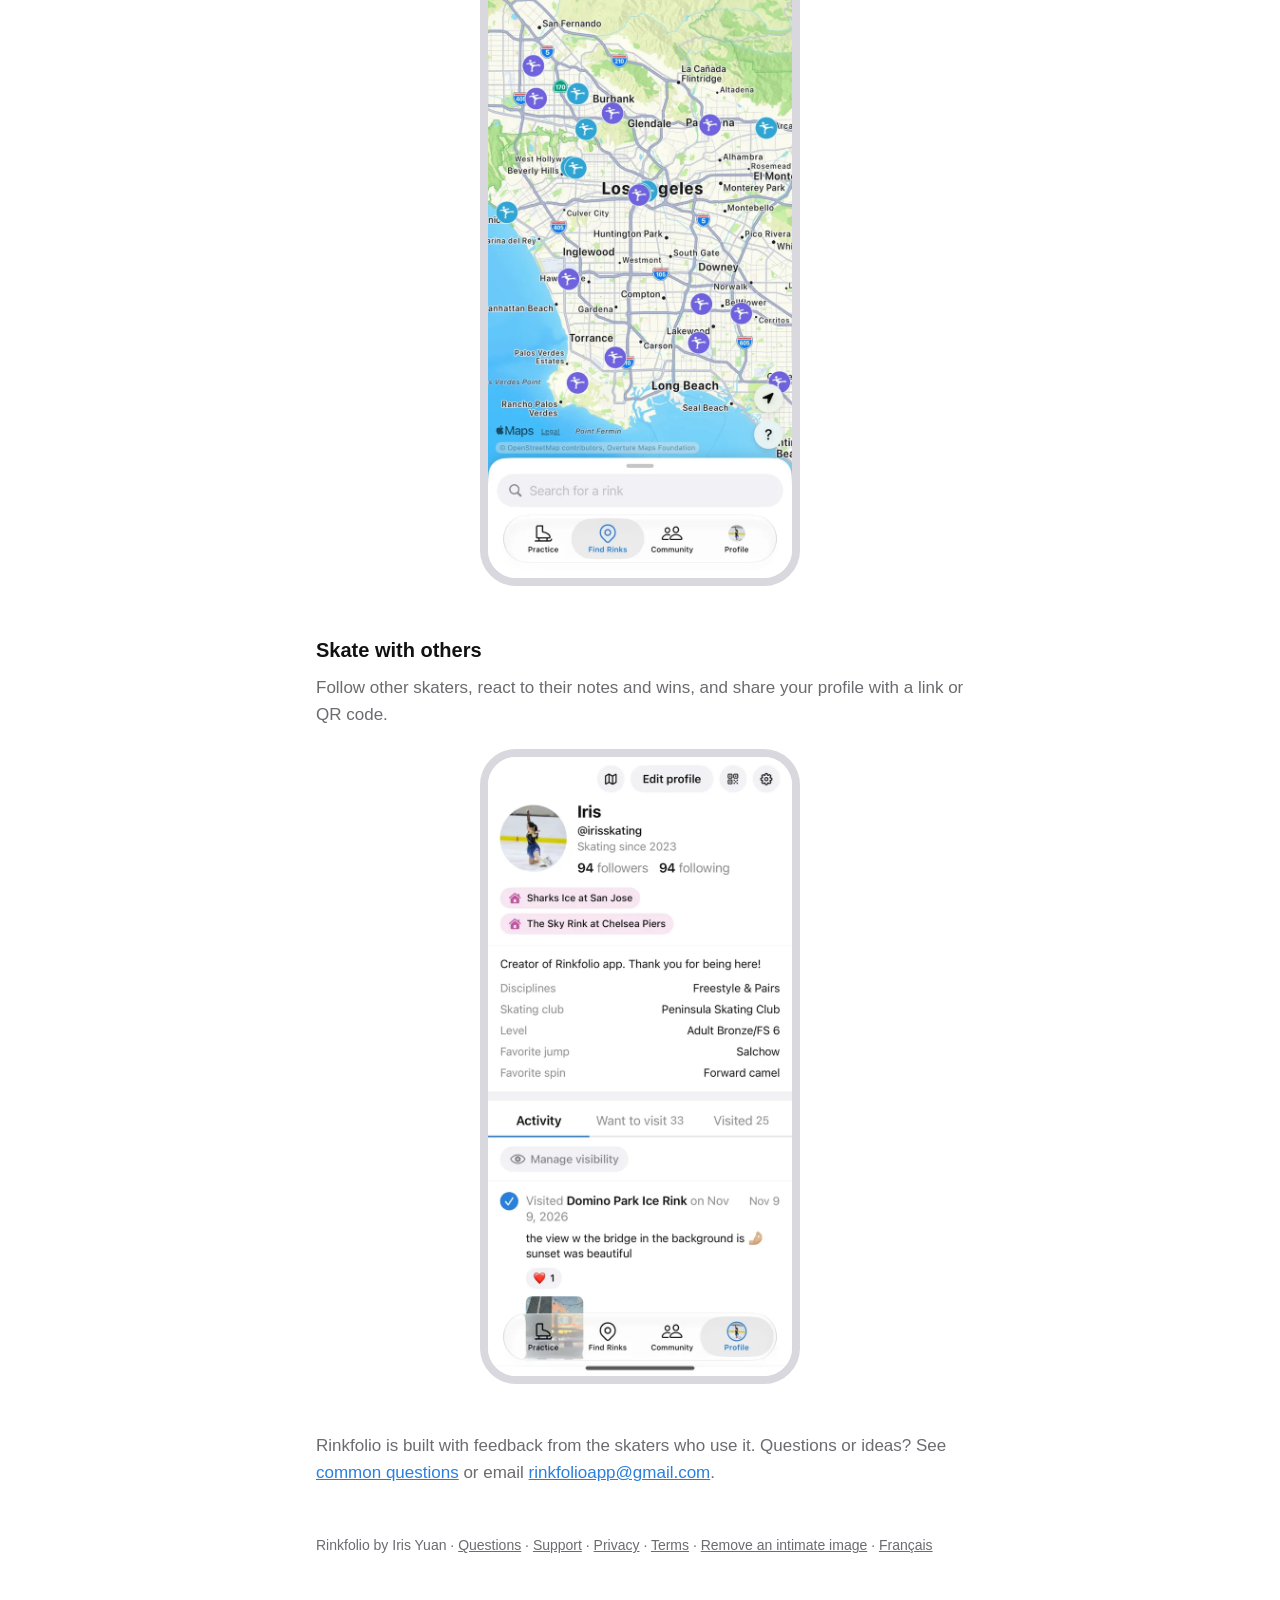
==== commit fd8e8cde: "A menu at the top of every page (Questions, Support, and the other language), in English and French " ====
--- a/index.html
+++ b/index.html
@@ -45,10 +45,11 @@
   "sameAs": ["https://apps.apple.com/us/app/rinkfolio/id6827989419", "https://www.instagram.com/rinkfolio/"]
 }
 </script>
-<link rel="stylesheet" href="style.css?v=5">
+<link rel="stylesheet" href="style.css?v=6">
 </head>
 <body>
 <main>
+<header class="home"><nav class="topnav" aria-label="Menu"><a href="faq">Questions</a><a href="support">Support</a><a href="fr/" hreflang="fr-CA" lang="fr-CA">Français</a></nav></header>
 <div class="hero">
 <img src="logo.png" alt="">
 <h1>Rinkfolio: Find, log and share skating</h1>
--- a/style.css
+++ b/style.css
@@ -20,8 +20,8 @@
   -webkit-text-size-adjust: 100%;
 }
 main { max-width: 680px; margin: 0 auto; padding: 32px 16px 64px; }
-header { display: flex; align-items: center; gap: 12px; margin-bottom: 32px; }
-header a { display: flex; align-items: center; gap: 12px; color: var(--ink); text-decoration: none; font-weight: 700; font-size: 20px; }
+header { display: flex; align-items: center; justify-content: space-between; flex-wrap: wrap; gap: 12px; margin-bottom: 32px; }
+header > a { display: flex; align-items: center; gap: 12px; color: var(--ink); text-decoration: none; font-weight: 700; font-size: 20px; }
 header img { width: 32px; height: 32px; }
 h1 { font-size: 32px; line-height: 1.2; margin: 0 0 4px; }
 h2 { font-size: 20px; margin: 32px 0 8px; }
@@ -53,3 +53,8 @@
 .store-badge:focus-visible { outline: 3px solid var(--blue); outline-offset: 3px; }
 .hero .avail { font-size: 15px; margin: 8px 0 0; }
 .hero .follow { margin-top: 12px; font-size: 15px; }
+.topnav { display: flex; gap: 20px; font-size: 15px; }
+.topnav a { color: var(--muted); text-decoration: none; font-weight: 500; padding: 6px 0; }
+.topnav a:hover, .topnav a[aria-current="page"] { color: var(--ink); }
+.topnav a:focus-visible { outline: 3px solid var(--blue); outline-offset: 3px; border-radius: 4px; }
+header.home { justify-content: flex-end; margin-bottom: 0; }
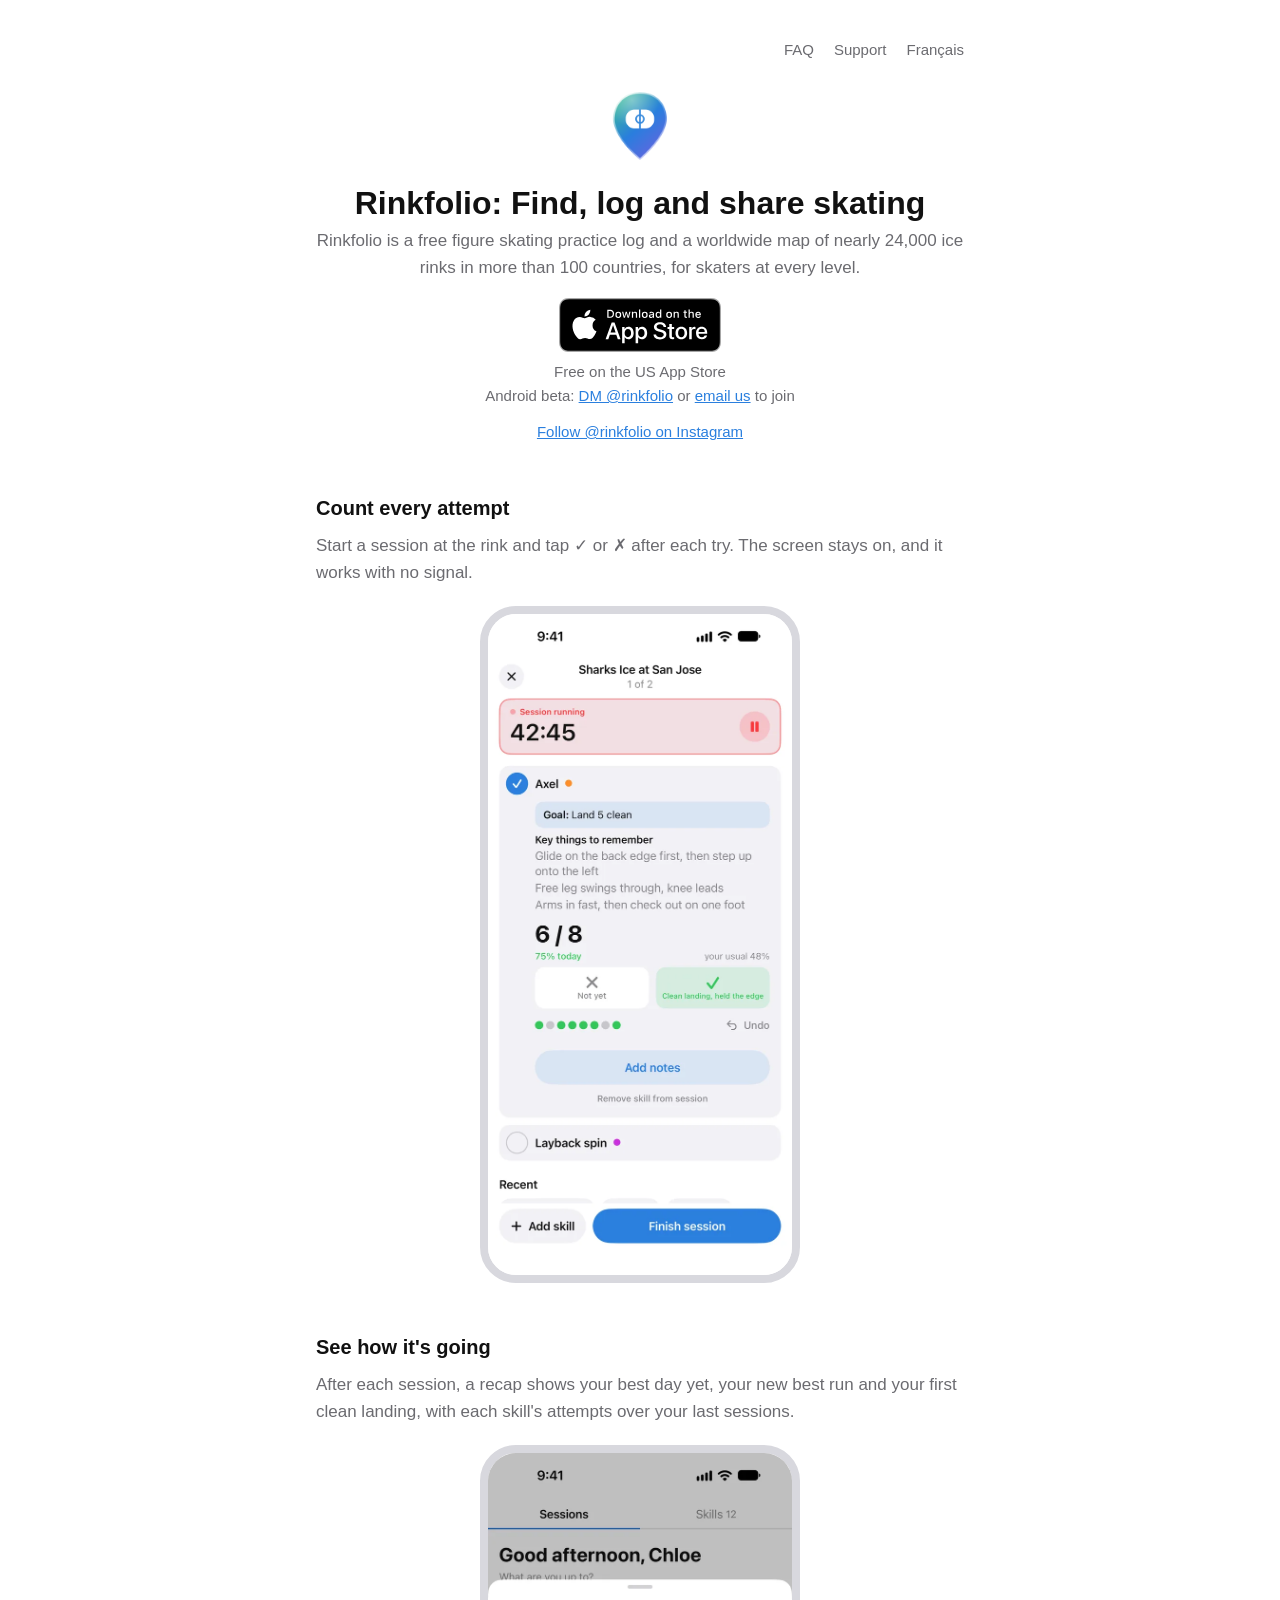
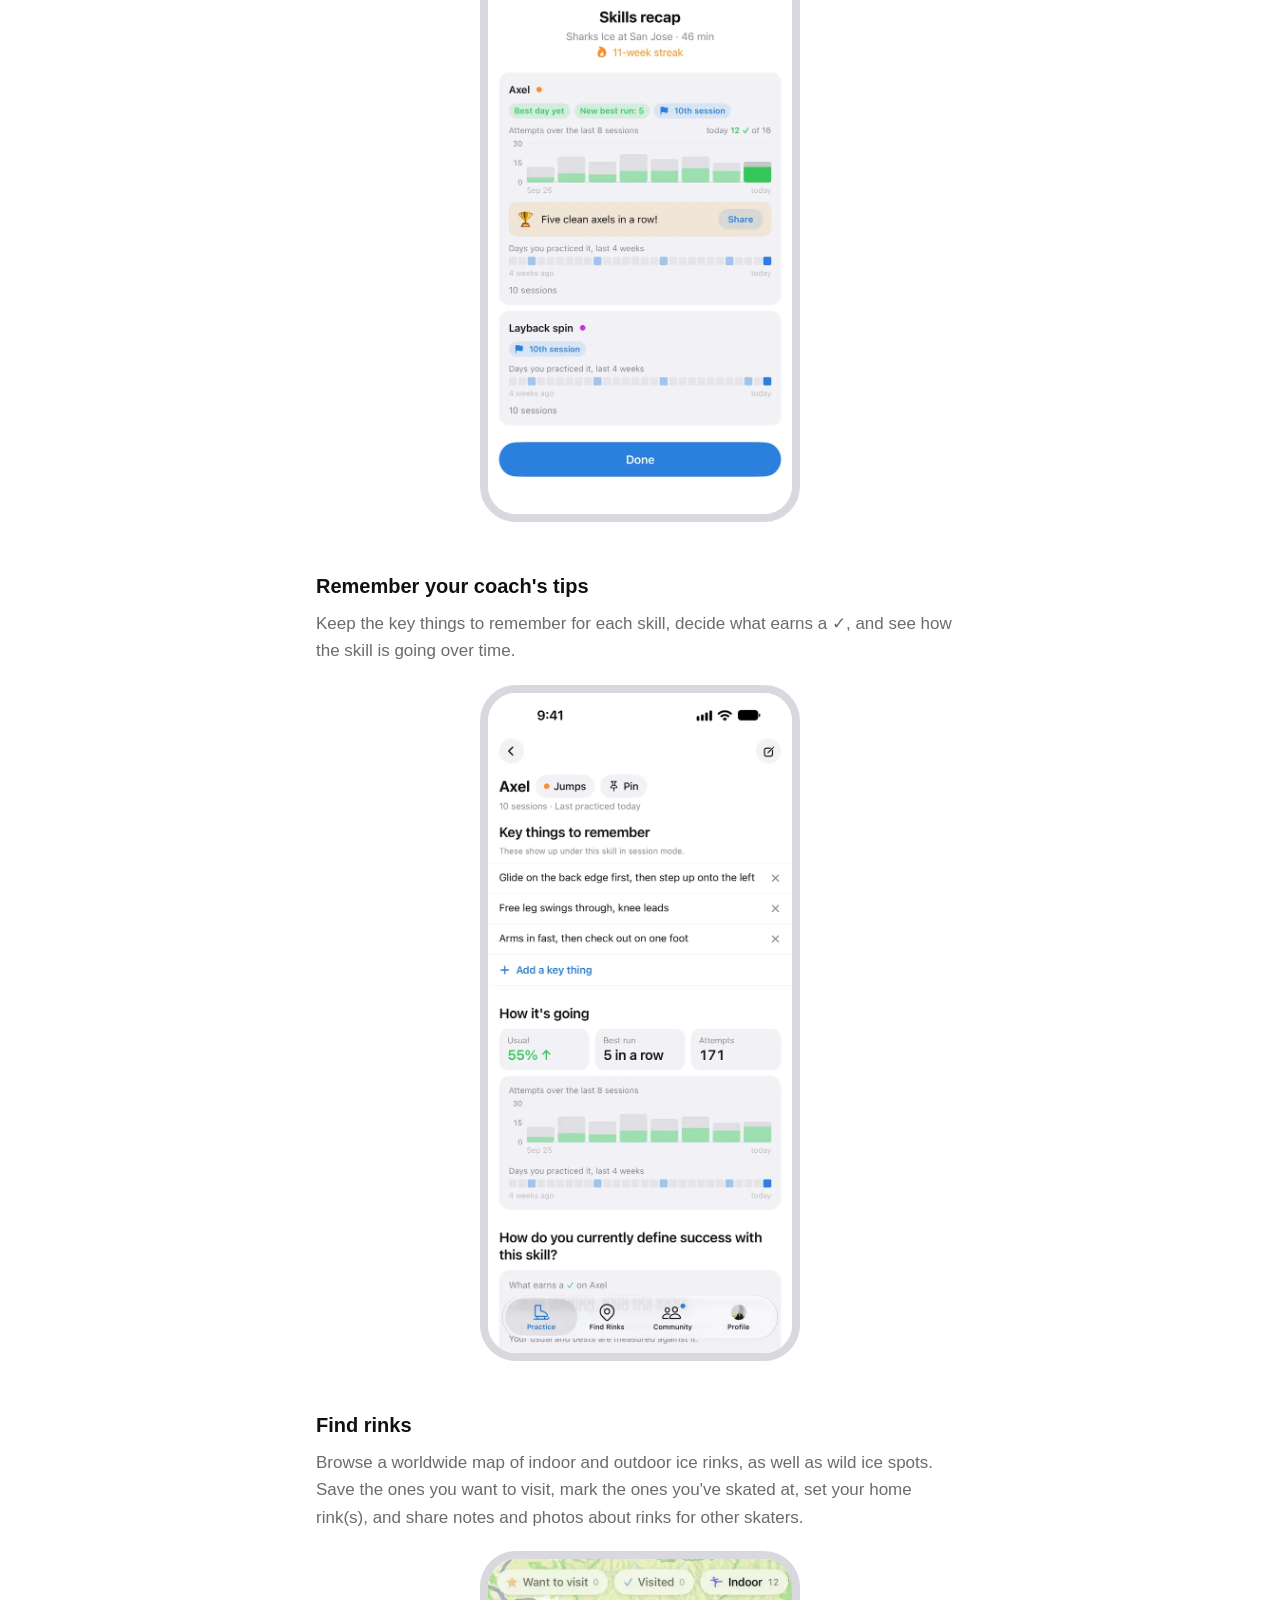
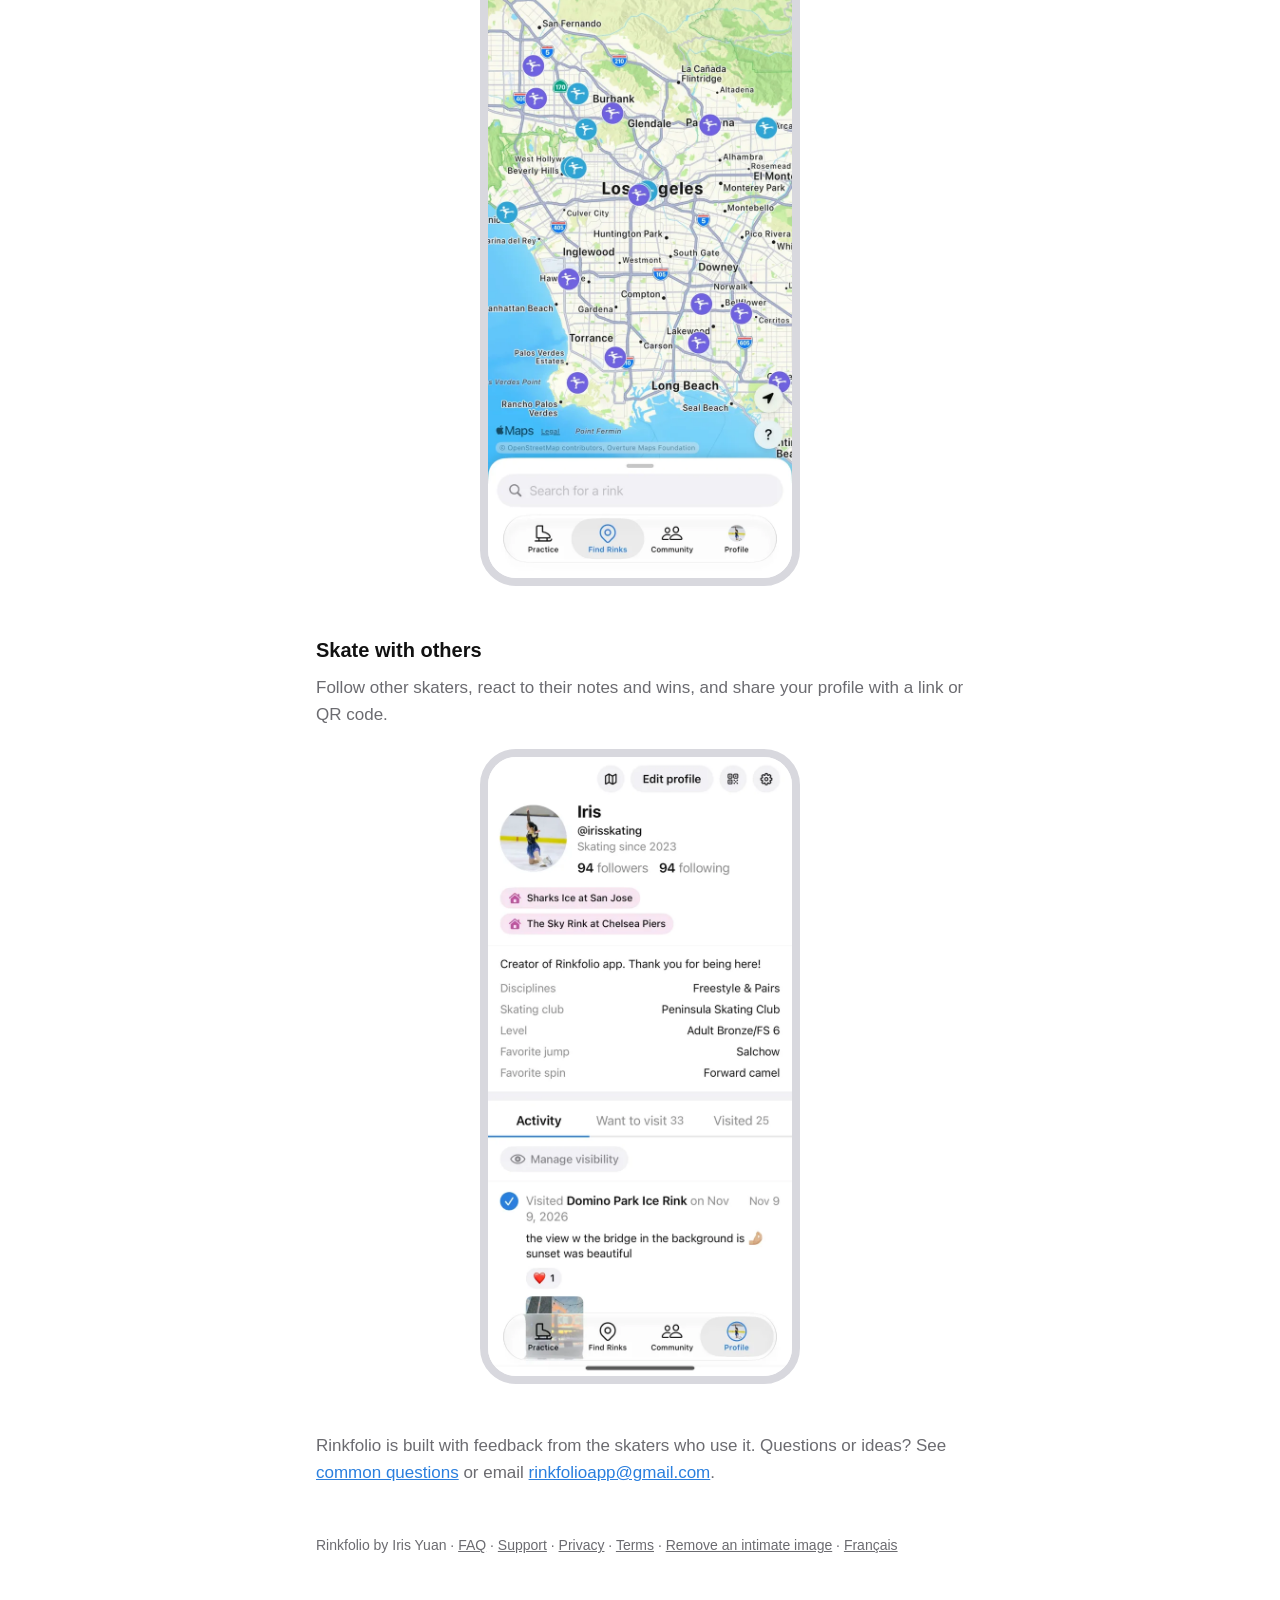
==== commit ee44acf0: "Rename Questions to FAQ in the menu, footers, the FAQ pages' heading and title, and llms.txt (Englis" ====
--- a/index.html
+++ b/index.html
@@ -49,7 +49,7 @@
 </head>
 <body>
 <main>
-<header class="home"><nav class="topnav" aria-label="Menu"><a href="faq">Questions</a><a href="support">Support</a><a href="fr/" hreflang="fr-CA" lang="fr-CA">Français</a></nav></header>
+<header class="home"><nav class="topnav" aria-label="Menu"><a href="faq">FAQ</a><a href="support">Support</a><a href="fr/" hreflang="fr-CA" lang="fr-CA">Français</a></nav></header>
 <div class="hero">
 <img src="logo.png" alt="">
 <h1>Rinkfolio: Find, log and share skating</h1>
@@ -93,7 +93,7 @@
 <p>Rinkfolio is built with feedback from the skaters who use it. Questions or ideas? See <a href="faq">common questions</a> or email <a href="mailto:rinkfolioapp@gmail.com">rinkfolioapp@gmail.com</a>.</p>
 </section>
 
-<footer>Rinkfolio by Iris Yuan · <a href="faq">Questions</a> · <a href="support">Support</a> · <a href="privacy">Privacy</a> · <a href="terms">Terms</a> · <a href="support#intimate">Remove an intimate image</a> · <a href="fr/" hreflang="fr-CA" lang="fr-CA">Français</a></footer>
+<footer>Rinkfolio by Iris Yuan · <a href="faq">FAQ</a> · <a href="support">Support</a> · <a href="privacy">Privacy</a> · <a href="terms">Terms</a> · <a href="support#intimate">Remove an intimate image</a> · <a href="fr/" hreflang="fr-CA" lang="fr-CA">Français</a></footer>
 </main>
 </body>
 </html>
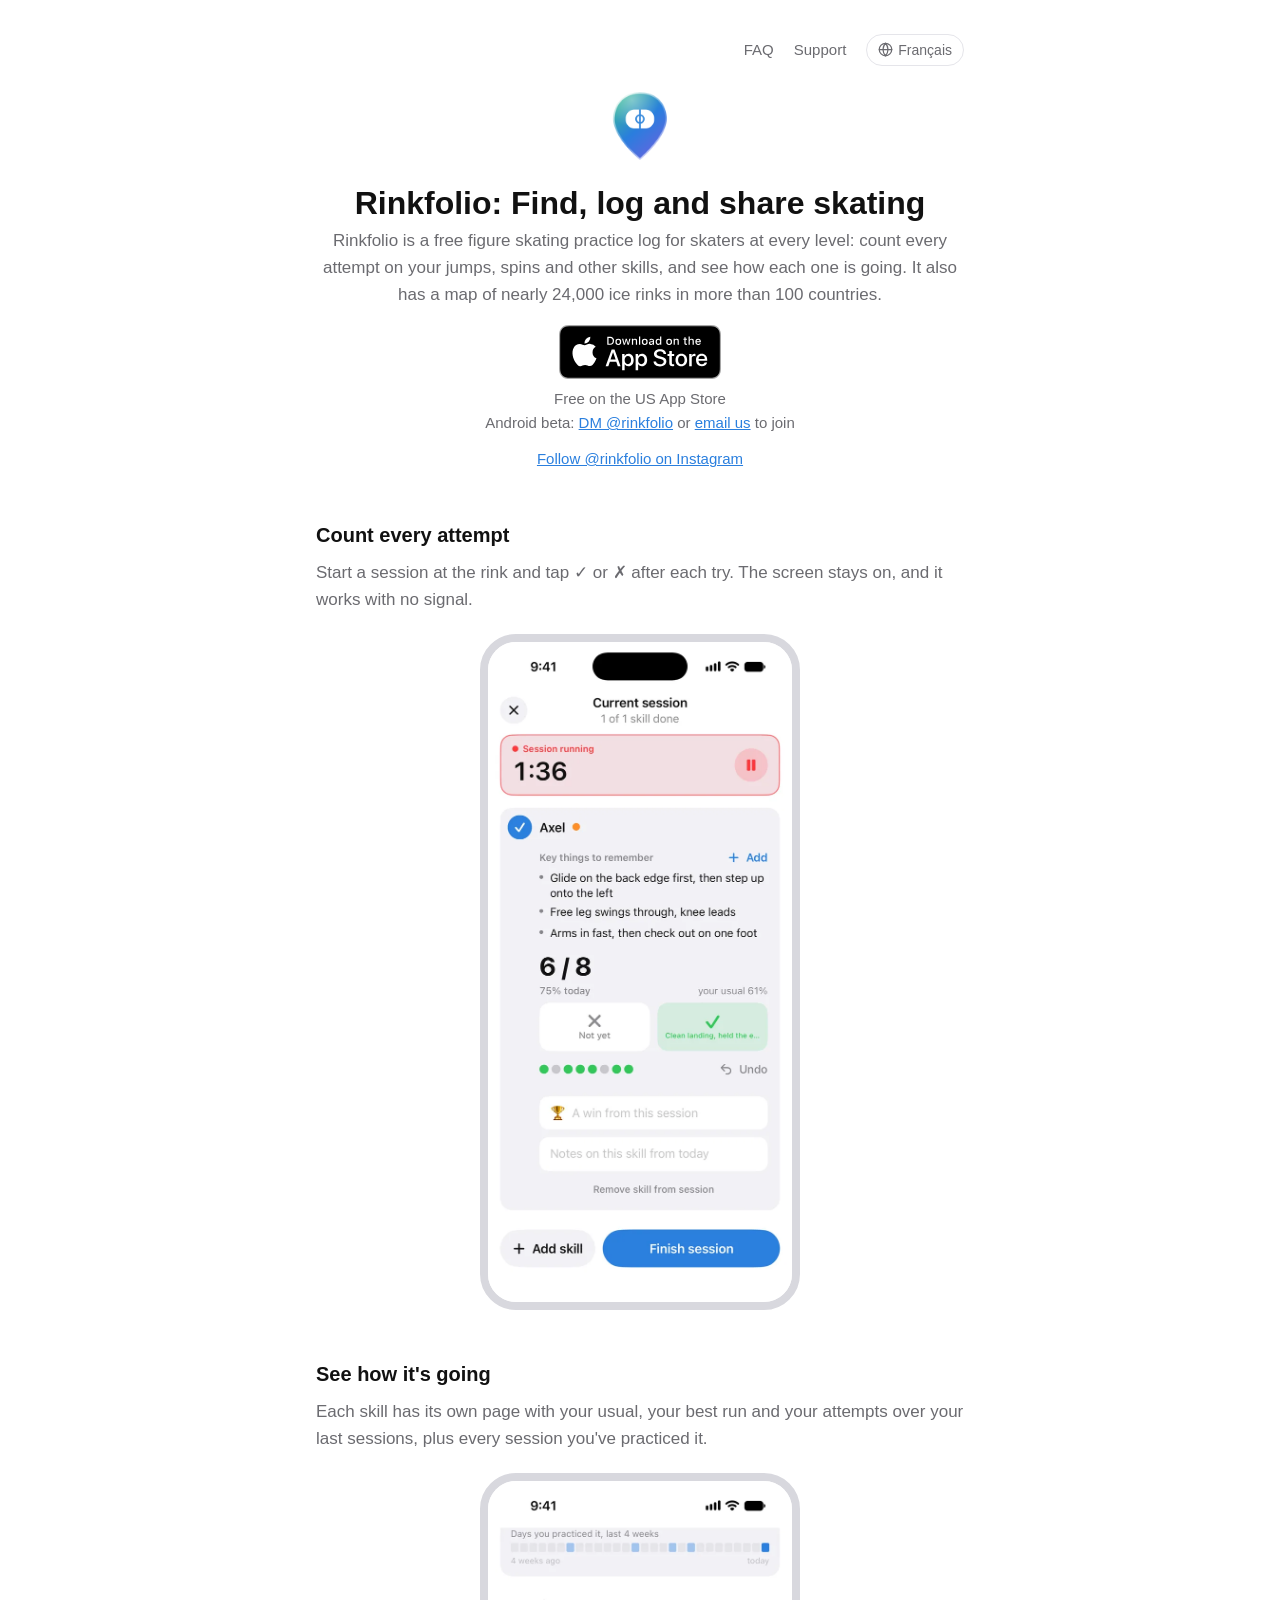
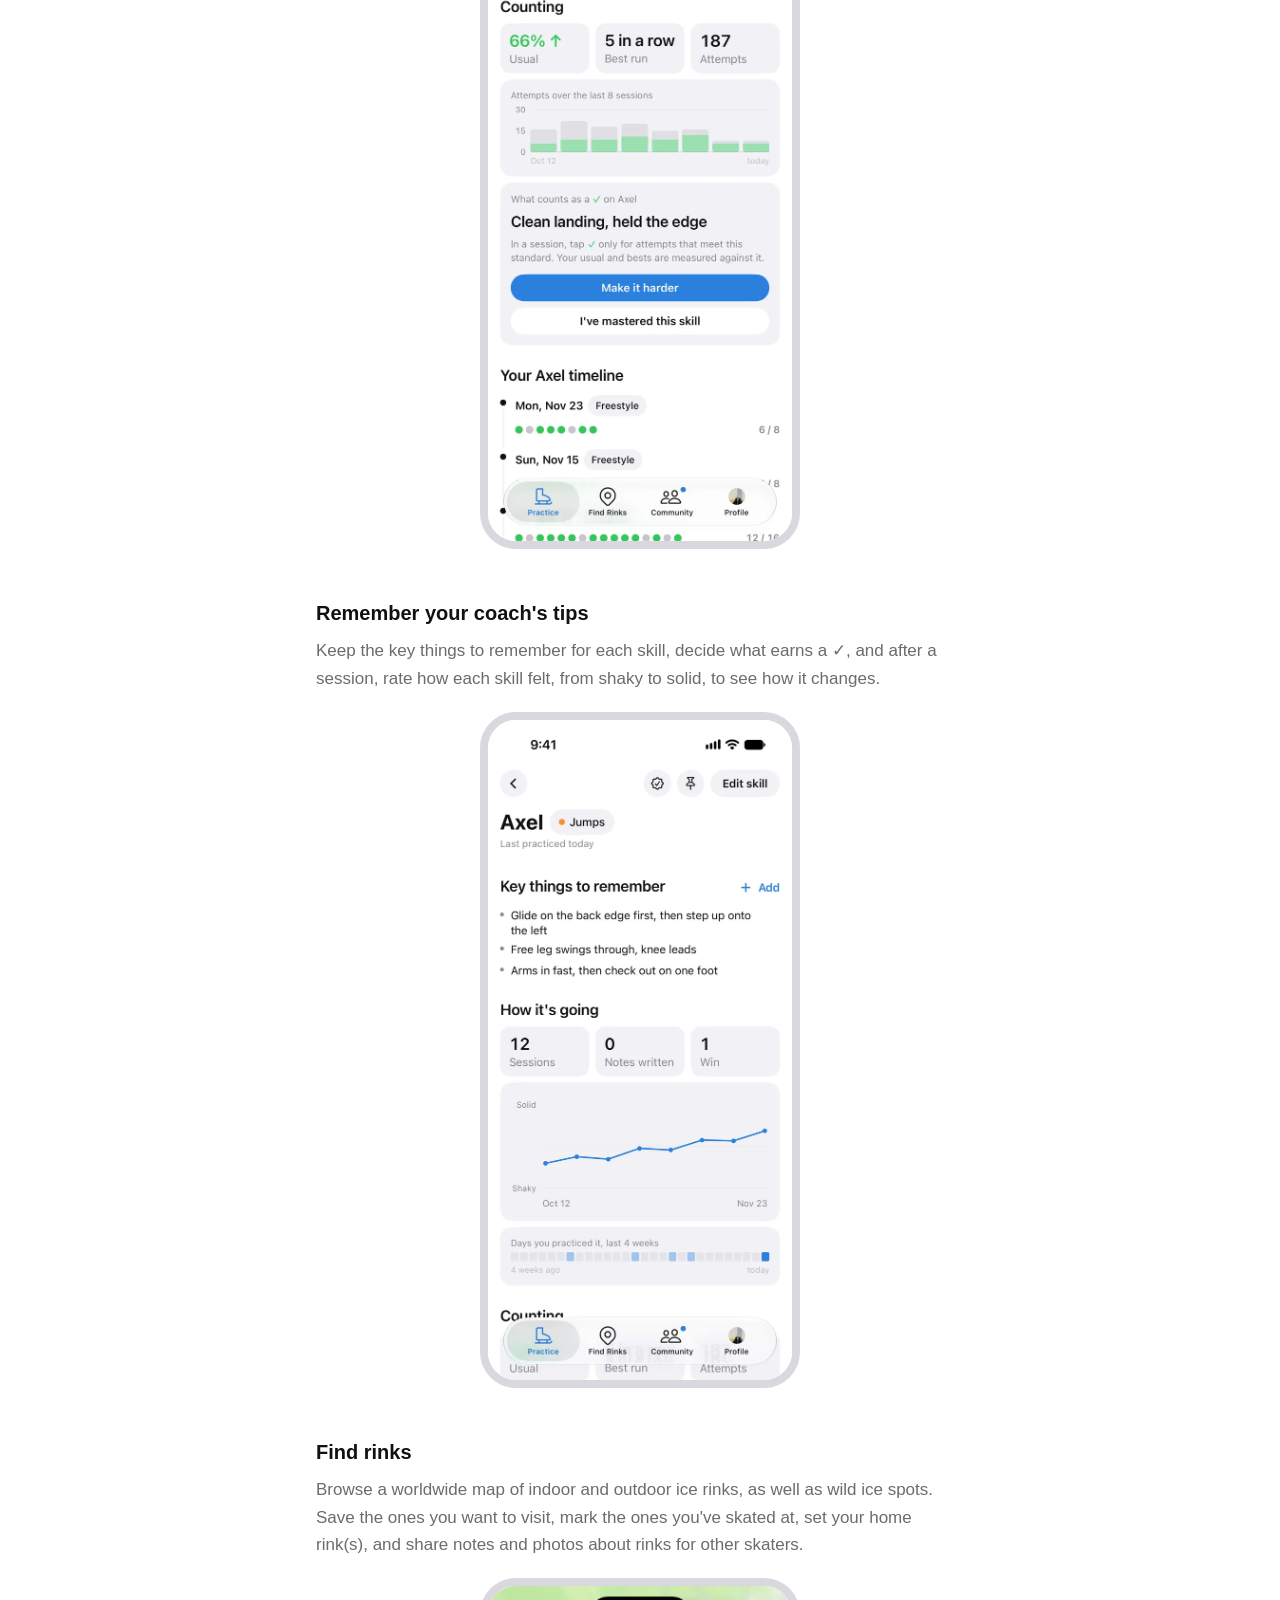
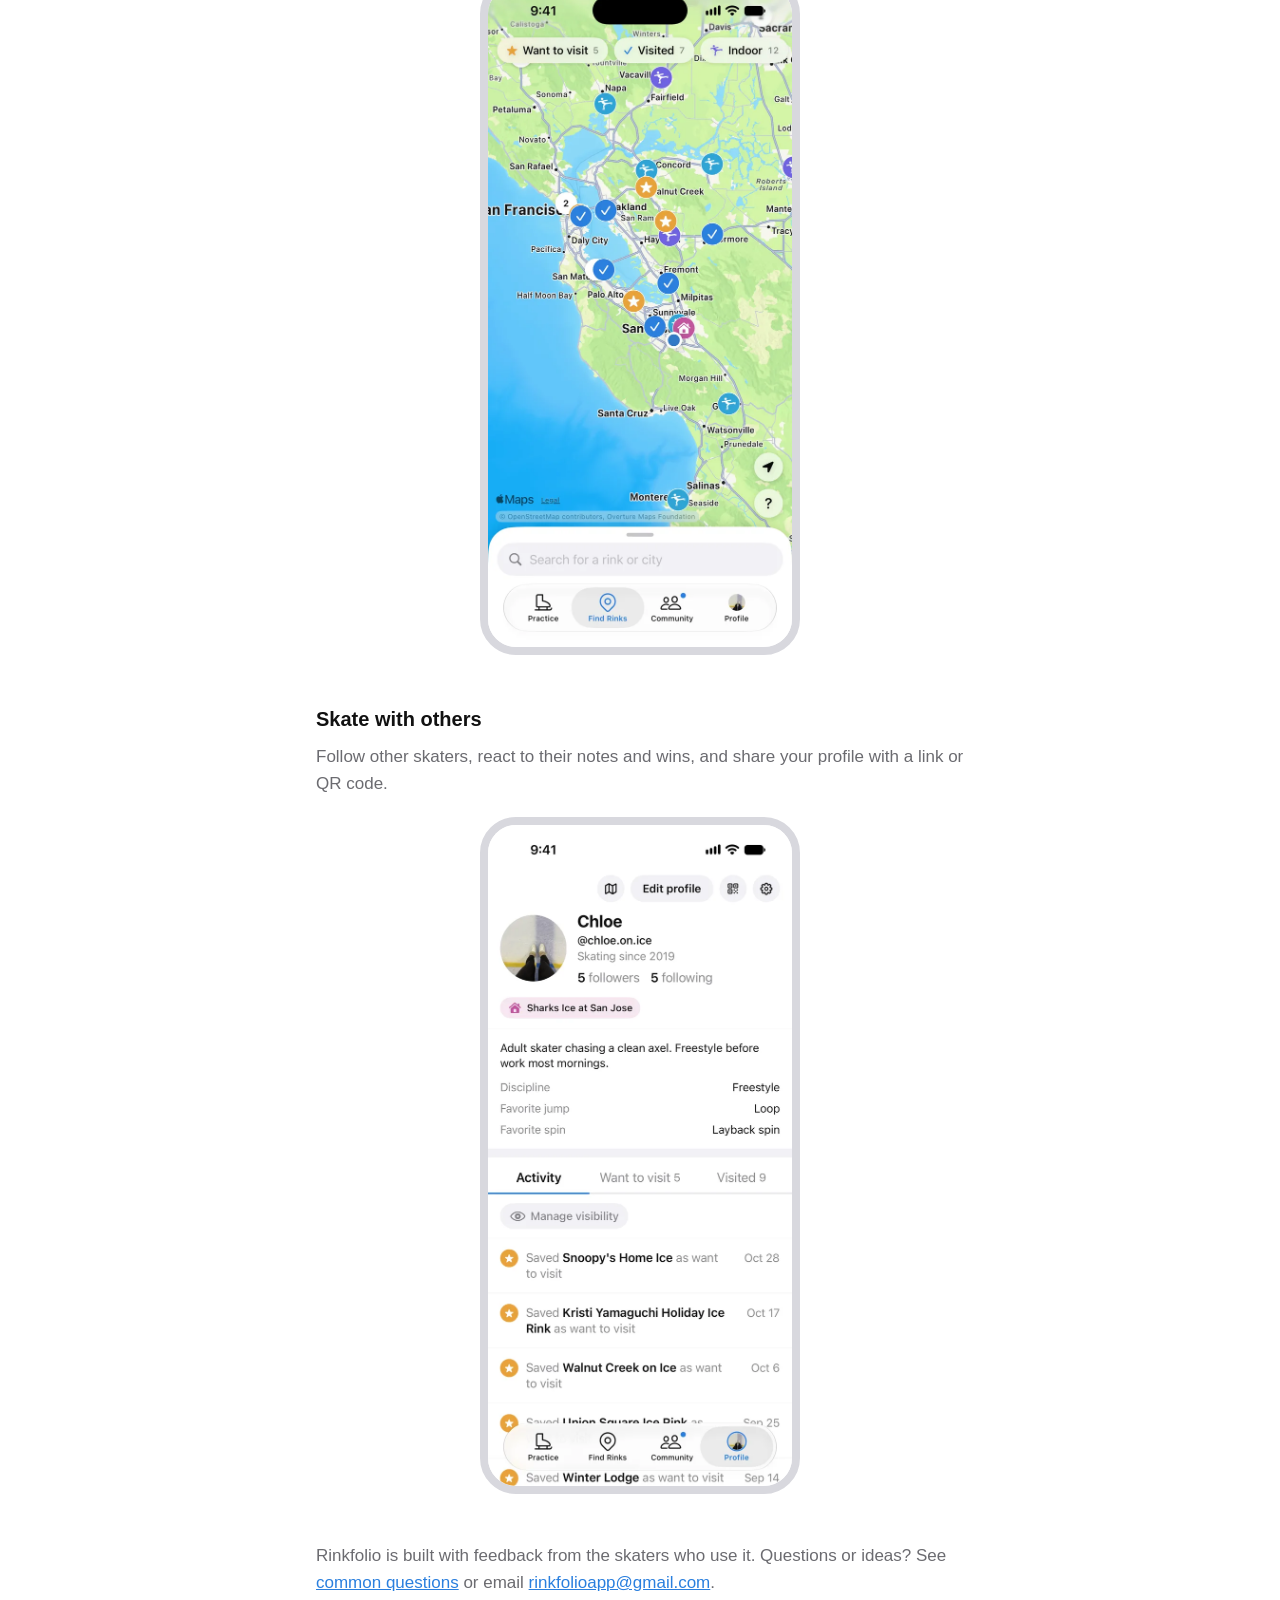
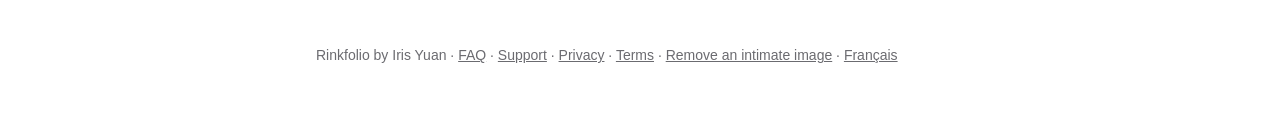
==== commit c490d461: "Home page leads with the practice log; new screenshots from the current app (session, a skill's prog" ====
--- a/index.html
+++ b/index.html
@@ -30,14 +30,14 @@
   "@type": "MobileApplication",
   "name": "Rinkfolio",
   "alternateName": "Rinkfolio: Figure Skating Log",
-  "description": "Rinkfolio is a free figure skating practice log and a worldwide map of nearly 24,000 ice rinks in more than 100 countries, for skaters at every level. Count attempts on jumps and spins, see how each skill is going, find rinks and follow other skaters.",
+  "description": "Rinkfolio is a free figure skating practice log for skaters at every level: count every attempt on your jumps, spins and other skills, and see how each one is going. It also has a map of nearly 24,000 ice rinks in more than 100 countries. You can also follow other skaters.",
   "url": "https://rinkfolio.com/",
   "image": "https://rinkfolio.com/og.png",
   "screenshot": "https://rinkfolio.com/screenshots/session-light.webp",
   "operatingSystem": "iOS 17.0 or later, Android 10 or later (beta)",
   "applicationCategory": "SportsApplication",
   "applicationSubCategory": "Figure skating",
-  "featureList": "Count attempts on each skill at the rink; skills recap after each session; key things to remember for each skill; ready-made skill groups (jumps, spins, combinations, turns, footwork, Learn to Skate USA and ISI levels); map of nearly 24,000 ice rinks in more than 100 countries; follow other skaters",
+  "featureList": "Count attempts on each skill at the rink; each skill's usual, best run and attempts over time; how each skill felt, from shaky to solid; key things to remember for each skill; ready-made skill groups (jumps, spins, combinations, turns, footwork, Learn to Skate USA and ISI levels); map of nearly 24,000 ice rinks in more than 100 countries; follow other skaters",
   "downloadUrl": "https://apps.apple.com/us/app/rinkfolio/id6827989419",
   "installUrl": "https://apps.apple.com/us/app/rinkfolio/id6827989419",
   "offers": { "@type": "Offer", "price": "0", "priceCurrency": "USD", "eligibleRegion": { "@type": "Country", "name": "US" } },
@@ -45,15 +45,15 @@
   "sameAs": ["https://apps.apple.com/us/app/rinkfolio/id6827989419", "https://www.instagram.com/rinkfolio/"]
 }
 </script>
-<link rel="stylesheet" href="style.css?v=6">
+<link rel="stylesheet" href="style.css?v=7">
 </head>
 <body>
 <main>
-<header class="home"><nav class="topnav" aria-label="Menu"><a href="faq">FAQ</a><a href="support">Support</a><a href="fr/" hreflang="fr-CA" lang="fr-CA">Français</a></nav></header>
+<header class="home"><nav class="topnav" aria-label="Menu"><a href="faq">FAQ</a><a href="support">Support</a><a class="lang" href="fr/" hreflang="fr-CA" lang="fr-CA" title="Lire en français"><svg aria-hidden="true" width="15" height="15" viewBox="0 0 24 24" fill="none" stroke="currentColor" stroke-width="2" stroke-linecap="round" stroke-linejoin="round"><circle cx="12" cy="12" r="10"/><path d="M2 12h20"/><path d="M12 2a15.3 15.3 0 0 1 4 10 15.3 15.3 0 0 1-4 10 15.3 15.3 0 0 1-4-10 15.3 15.3 0 0 1 4-10z"/></svg>Français</a></nav></header>
 <div class="hero">
 <img src="logo.png" alt="">
 <h1>Rinkfolio: Find, log and share skating</h1>
-<p>Rinkfolio is a free figure skating practice log and a worldwide map of nearly 24,000 ice rinks in more than 100 countries, for skaters at every level.</p>
+<p>Rinkfolio is a free figure skating practice log for skaters at every level: count every attempt on your jumps, spins and other skills, and see how each one is going. It also has a map of nearly 24,000 ice rinks in more than 100 countries.</p>
 <a class="store-badge" href="https://apps.apple.com/us/app/rinkfolio/id6827989419"><img src="app-store-badge.svg" alt="Download on the App Store" width="162" height="54"></a>
 <p class="avail">Free on the US App Store<br>Android beta: <a href="https://www.instagram.com/rinkfolio/">DM @rinkfolio</a> or <a href="mailto:rinkfolioapp@gmail.com">email us</a> to join</p>
 <p class="follow"><a href="https://www.instagram.com/rinkfolio/">Follow @rinkfolio on Instagram</a></p>
@@ -62,31 +62,31 @@
 <section class="feature">
 <h2>Count every attempt</h2>
 <p>Start a session at the rink and tap ✓ or ✗ after each try. The screen stays on, and it works with no signal.</p>
-<picture><source media="(prefers-color-scheme: dark)" srcset="screenshots/session-dark.webp"><img src="screenshots/session-light.webp" alt="Session mode at Sharks Ice at San Jose: the timer, the axel with 6 clean out of 8 today, and buttons for Not yet and Clean landing" width="640" height="1391"></picture>
+<picture><source media="(prefers-color-scheme: dark)" srcset="screenshots/session-dark.webp"><img src="screenshots/session-light.webp" alt="A session running: the timer, the axel with its key things to remember, 6 clean out of 8 today, and buttons for Not yet and Clean landing" width="640" height="1391"></picture>
 </section>
 
 <section class="feature">
 <h2>See how it's going</h2>
-<p>After each session, a recap shows your best day yet, your new best run and your first clean landing, with each skill's attempts over your last sessions.</p>
-<picture><source media="(prefers-color-scheme: dark)" srcset="screenshots/recap-dark.webp"><img src="screenshots/recap-light.webp" alt="The skills recap after a session: Best day yet and New best run on the axel, a chart of attempts over 8 sessions, and an 11-week streak" width="640" height="1391" loading="lazy"></picture>
+<p>Each skill has its own page with your usual, your best run and your attempts over your last sessions, plus every session you've practiced it.</p>
+<picture><source media="(prefers-color-scheme: dark)" srcset="screenshots/progress-dark.webp"><img src="screenshots/progress-light.webp" alt="The axel's page: a usual of 66% and rising, a best run of 5 in a row, 187 attempts, a chart of attempts over the last 8 sessions, and what counts as a ✓" width="640" height="1391" loading="lazy"></picture>
 </section>
 
 <section class="feature">
 <h2>Remember your coach's tips</h2>
-<p>Keep the key things to remember for each skill, decide what earns a ✓, and see how the skill is going over time.</p>
-<picture><source media="(prefers-color-scheme: dark)" srcset="screenshots/skill-tips-dark.webp"><img src="screenshots/skill-tips-light.webp" alt="The axel's page: three key things to remember, a usual of 55%, a best run of 5 in a row and 171 attempts" width="640" height="1391" loading="lazy"></picture>
+<p>Keep the key things to remember for each skill, decide what earns a ✓, and after a session, rate how each skill felt, from shaky to solid, to see how it changes.</p>
+<picture><source media="(prefers-color-scheme: dark)" srcset="screenshots/skill-tips-dark.webp"><img src="screenshots/skill-tips-light.webp" alt="The axel's page: three key things to remember, 12 sessions, and how it has felt, rising from shaky toward solid since October" width="640" height="1391" loading="lazy"></picture>
 </section>
 
 <section class="feature">
 <h2>Find rinks</h2>
 <p>Browse a worldwide map of indoor and outdoor ice rinks, as well as wild ice spots. Save the ones you want to visit, mark the ones you've skated at, set your home rink(s), and share notes and photos about rinks for other skaters.</p>
-<picture><source media="(prefers-color-scheme: dark)" srcset="screenshots/map-dark.webp"><img src="screenshots/map-light.webp" alt="Rinkfolio's map of ice rinks" width="640" height="1304" loading="lazy"></picture>
+<picture><source media="(prefers-color-scheme: dark)" srcset="screenshots/map-dark.webp"><img src="screenshots/map-light.webp" alt="Rinkfolio's map of ice rinks around the San Francisco Bay Area, with saved, visited and home rinks marked" width="640" height="1391" loading="lazy"></picture>
 </section>
 
 <section class="feature">
 <h2>Skate with others</h2>
 <p>Follow other skaters, react to their notes and wins, and share your profile with a link or QR code.</p>
-<picture><source media="(prefers-color-scheme: dark)" srcset="screenshots/profile-dark.webp"><img src="screenshots/profile-light.webp" alt="A skater's profile and activity in Rinkfolio" width="640" height="1304" loading="lazy"></picture>
+<picture><source media="(prefers-color-scheme: dark)" srcset="screenshots/profile-dark.webp"><img src="screenshots/profile-light.webp" alt="A skater's profile in Rinkfolio: home rink, bio, followers and recent activity" width="640" height="1391" loading="lazy"></picture>
 </section>
 
 <section class="feature closing">
--- a/style.css
+++ b/style.css
@@ -53,8 +53,10 @@
 .store-badge:focus-visible { outline: 3px solid var(--blue); outline-offset: 3px; }
 .hero .avail { font-size: 15px; margin: 8px 0 0; }
 .hero .follow { margin-top: 12px; font-size: 15px; }
-.topnav { display: flex; gap: 20px; font-size: 15px; }
+.topnav { display: flex; align-items: center; gap: 20px; font-size: 15px; }
 .topnav a { color: var(--muted); text-decoration: none; font-weight: 500; padding: 6px 0; }
 .topnav a:hover, .topnav a[aria-current="page"] { color: var(--ink); }
 .topnav a:focus-visible { outline: 3px solid var(--blue); outline-offset: 3px; border-radius: 4px; }
 header.home { justify-content: flex-end; margin-bottom: 0; }
+.topnav a.lang { display: inline-flex; align-items: center; gap: 5px; padding: 4px 11px; border: 1px solid var(--line); border-radius: 999px; font-size: 14px; }
+.topnav a.lang:hover { border-color: var(--muted); }
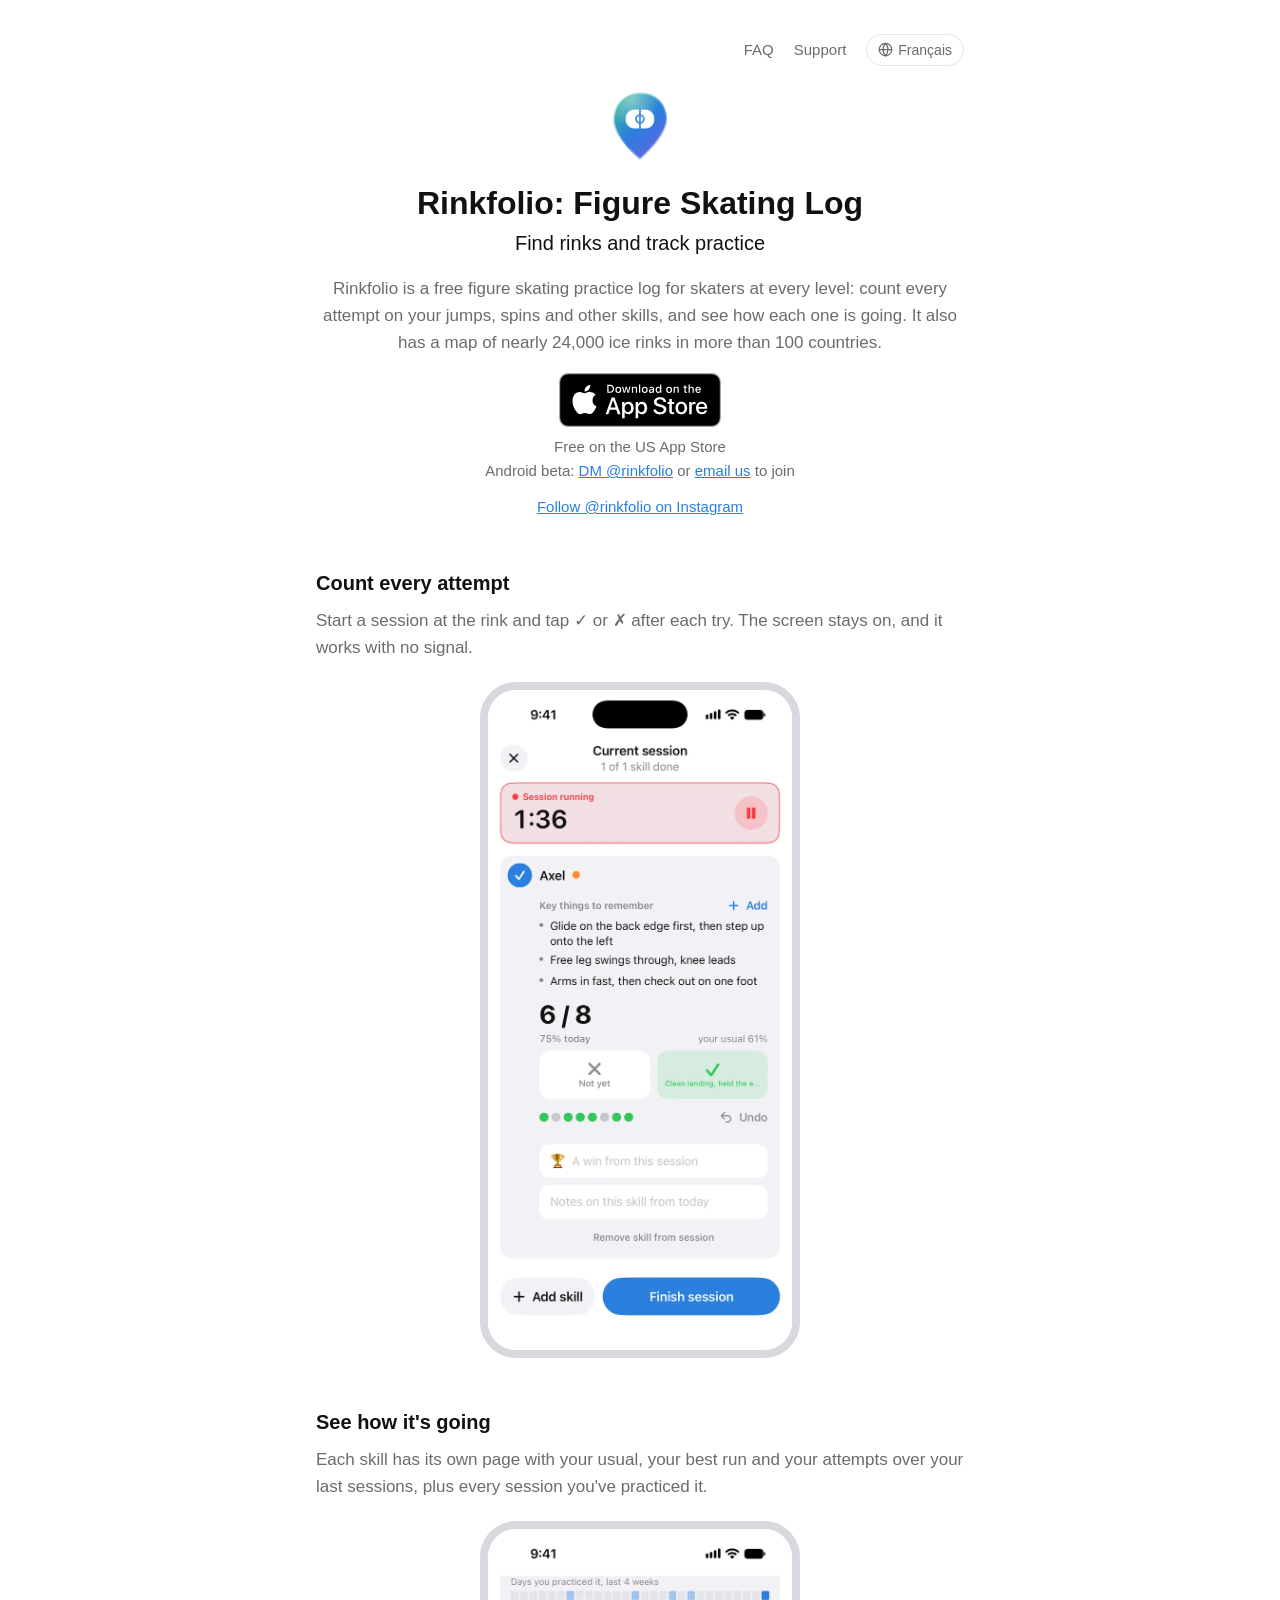
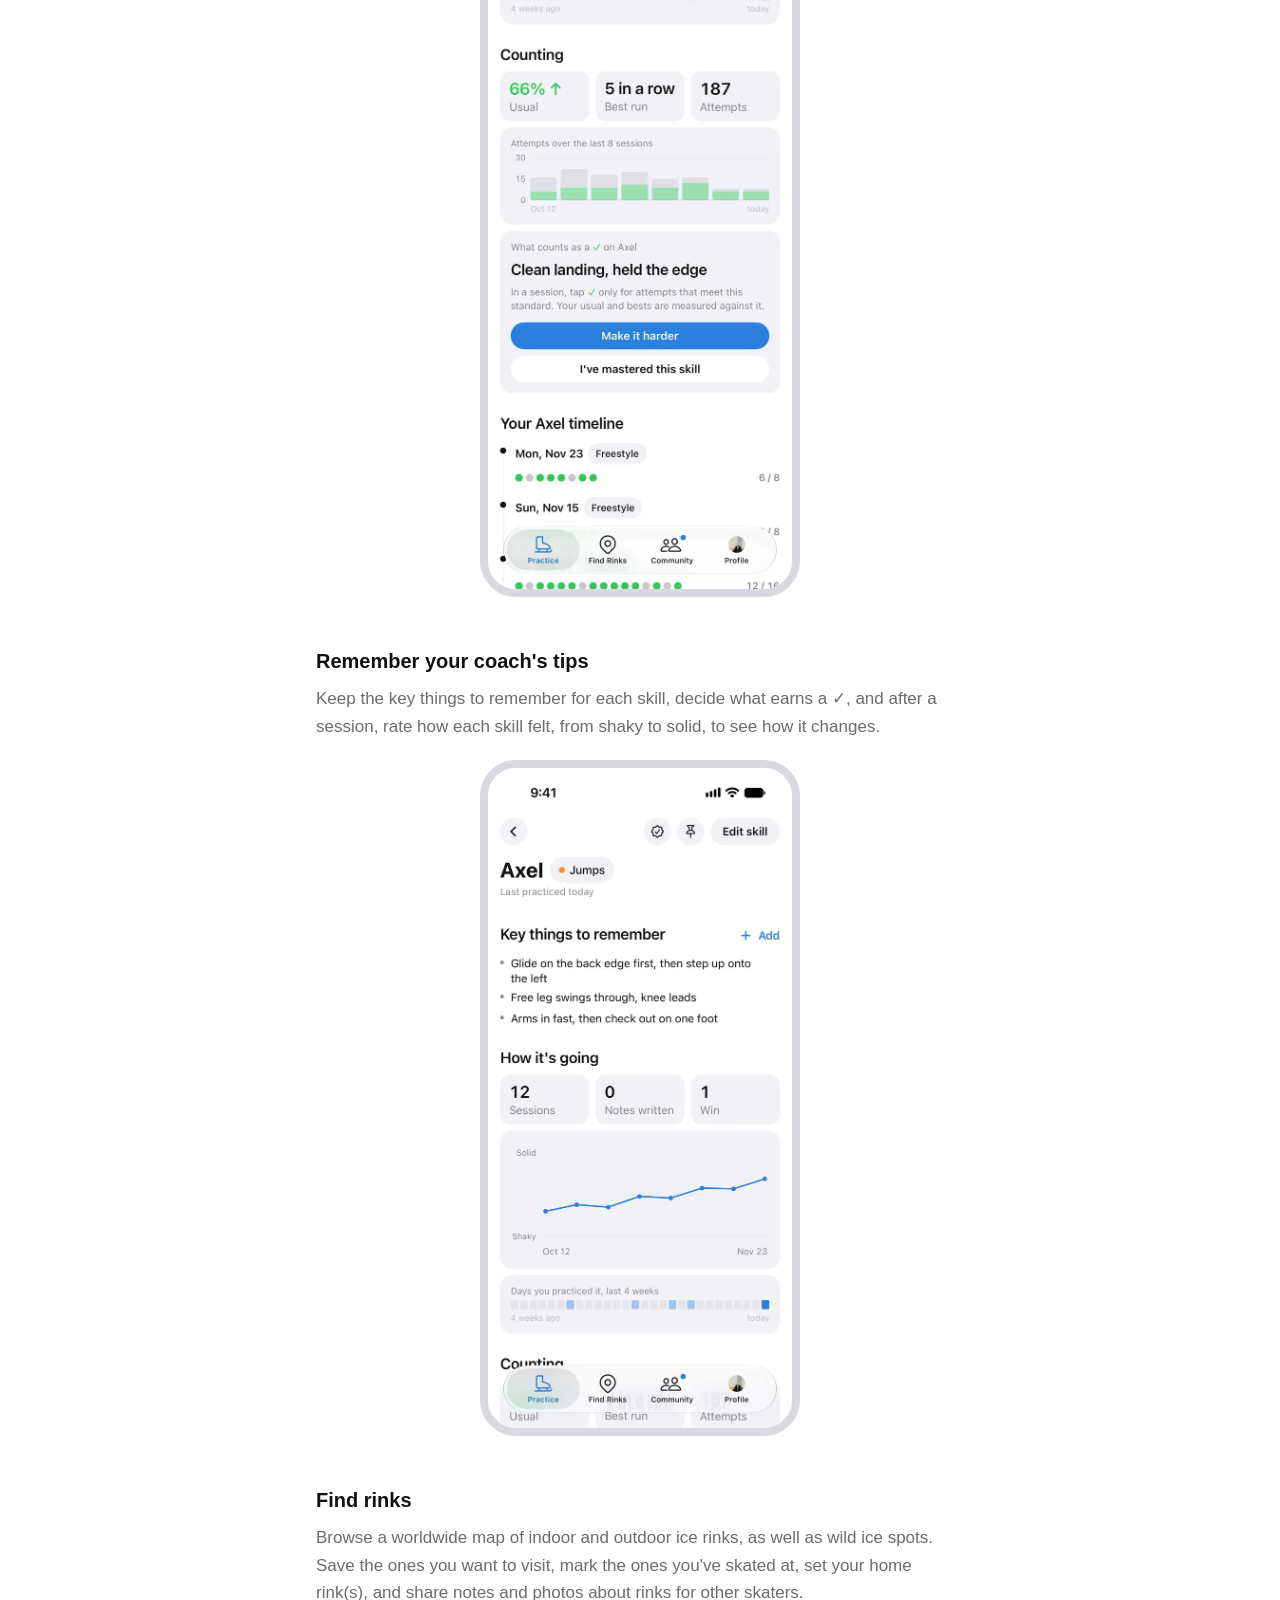
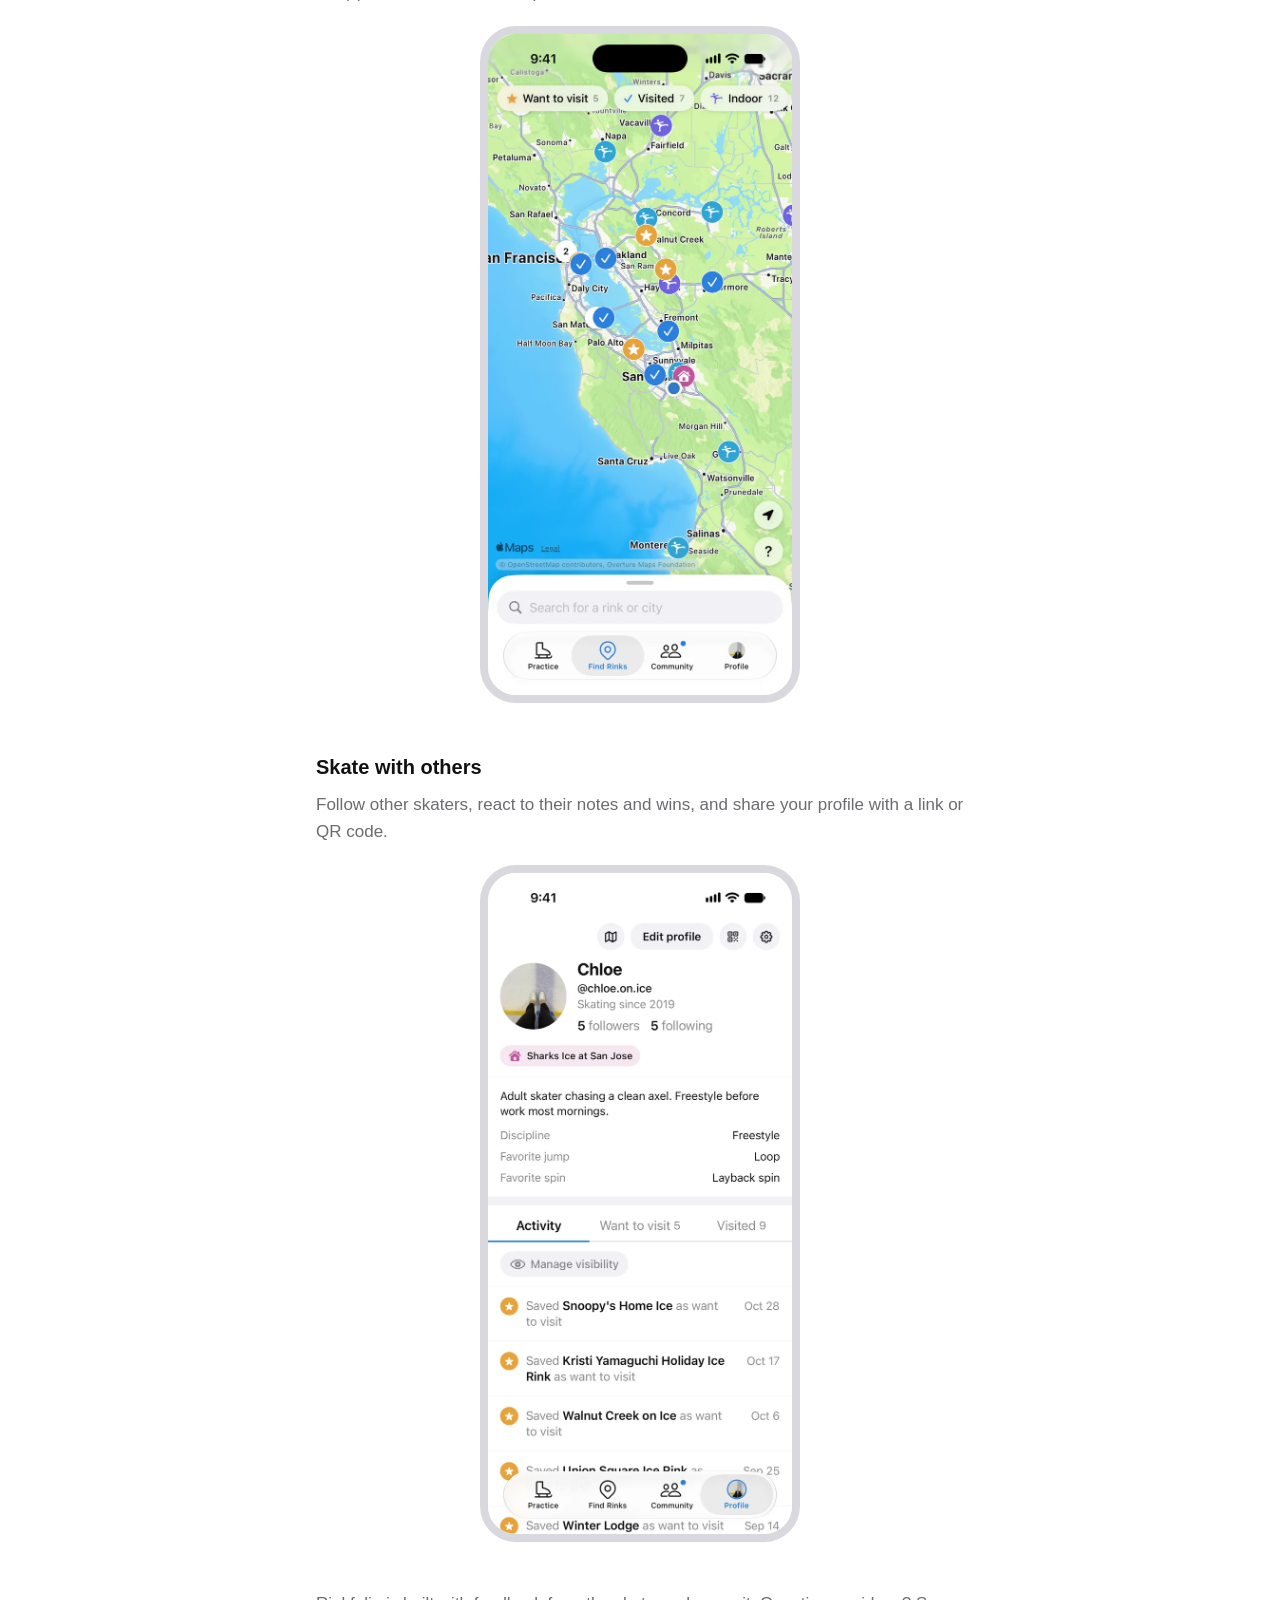
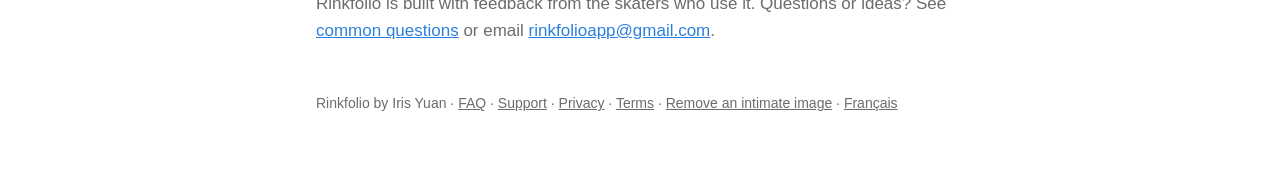
==== commit 5e7b7f7b: "Home pages: "Rinkfolio: Figure Skating Log" heading with the tagline "Find rinks and track practice"" ====
--- a/index.html
+++ b/index.html
@@ -18,10 +18,10 @@
 <meta property="og:url" content="https://rinkfolio.com/">
 <meta property="og:title" content="Rinkfolio: Figure Skating Log">
 <meta property="og:description" content="A free figure skating practice log: count attempts on your jumps and spins, see how each skill is going, and find ice rinks on a map of nearly 24,000 in more than 100 countries.">
-<meta property="og:image" content="https://rinkfolio.com/og.png">
+<meta property="og:image" content="https://rinkfolio.com/og.png?v=2">
 <meta property="og:image:width" content="1200">
 <meta property="og:image:height" content="630">
-<meta property="og:image:alt" content="Rinkfolio: Find, log and share skating">
+<meta property="og:image:alt" content="Rinkfolio: Find rinks and track practice">
 <meta name="twitter:card" content="summary_large_image">
 <meta name="apple-itunes-app" content="app-id=6827989419">
 <script type="application/ld+json">
@@ -32,7 +32,7 @@
   "alternateName": "Rinkfolio: Figure Skating Log",
   "description": "Rinkfolio is a free figure skating practice log for skaters at every level: count every attempt on your jumps, spins and other skills, and see how each one is going. It also has a map of nearly 24,000 ice rinks in more than 100 countries. You can also follow other skaters.",
   "url": "https://rinkfolio.com/",
-  "image": "https://rinkfolio.com/og.png",
+  "image": "https://rinkfolio.com/og.png?v=2",
   "screenshot": "https://rinkfolio.com/screenshots/session-light.webp",
   "operatingSystem": "iOS 17.0 or later, Android 10 or later (beta)",
   "applicationCategory": "SportsApplication",
@@ -45,14 +45,15 @@
   "sameAs": ["https://apps.apple.com/us/app/rinkfolio/id6827989419", "https://www.instagram.com/rinkfolio/"]
 }
 </script>
-<link rel="stylesheet" href="style.css?v=7">
+<link rel="stylesheet" href="style.css?v=8">
 </head>
 <body>
 <main>
 <header class="home"><nav class="topnav" aria-label="Menu"><a href="faq">FAQ</a><a href="support">Support</a><a class="lang" href="fr/" hreflang="fr-CA" lang="fr-CA" title="Lire en français"><svg aria-hidden="true" width="15" height="15" viewBox="0 0 24 24" fill="none" stroke="currentColor" stroke-width="2" stroke-linecap="round" stroke-linejoin="round"><circle cx="12" cy="12" r="10"/><path d="M2 12h20"/><path d="M12 2a15.3 15.3 0 0 1 4 10 15.3 15.3 0 0 1-4 10 15.3 15.3 0 0 1-4-10 15.3 15.3 0 0 1 4-10z"/></svg>Français</a></nav></header>
 <div class="hero">
 <img src="logo.png" alt="">
-<h1>Rinkfolio: Find, log and share skating</h1>
+<h1>Rinkfolio: Figure Skating Log</h1>
+<p class="tagline">Find rinks and track practice</p>
 <p>Rinkfolio is a free figure skating practice log for skaters at every level: count every attempt on your jumps, spins and other skills, and see how each one is going. It also has a map of nearly 24,000 ice rinks in more than 100 countries.</p>
 <a class="store-badge" href="https://apps.apple.com/us/app/rinkfolio/id6827989419"><img src="app-store-badge.svg" alt="Download on the App Store" width="162" height="54"></a>
 <p class="avail">Free on the US App Store<br>Android beta: <a href="https://www.instagram.com/rinkfolio/">DM @rinkfolio</a> or <a href="mailto:rinkfolioapp@gmail.com">email us</a> to join</p>
--- a/style.css
+++ b/style.css
@@ -40,6 +40,7 @@
 .hero img { width: 68px; height: 68px; }
 .hero h1 { margin-top: 16px; }
 .hero p { color: var(--muted); margin-top: 0; }
+.hero .tagline { color: var(--ink); font-size: 20px; font-weight: 500; margin: 4px 0 16px; }
 .feature { margin-top: 48px; }
 .feature h2 { margin-top: 0; }
 .feature p { color: var(--muted); margin: 0; }
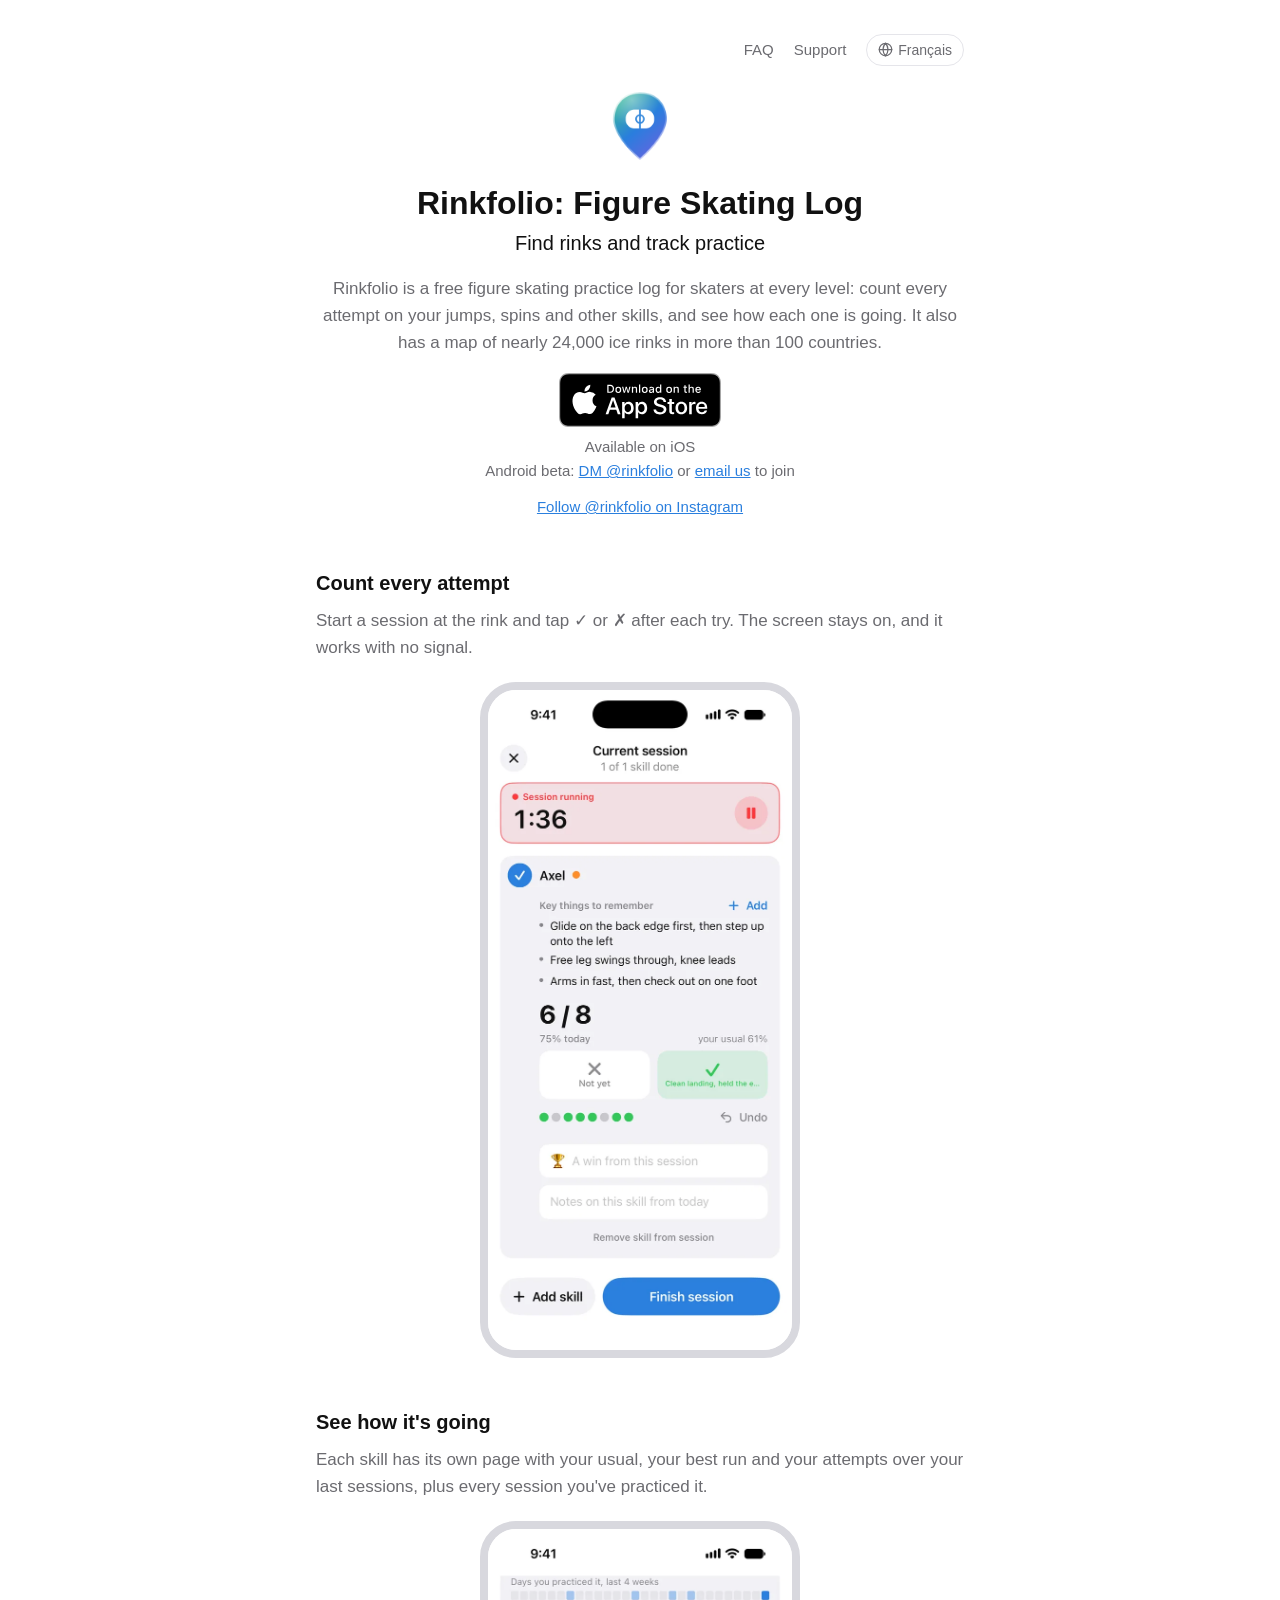
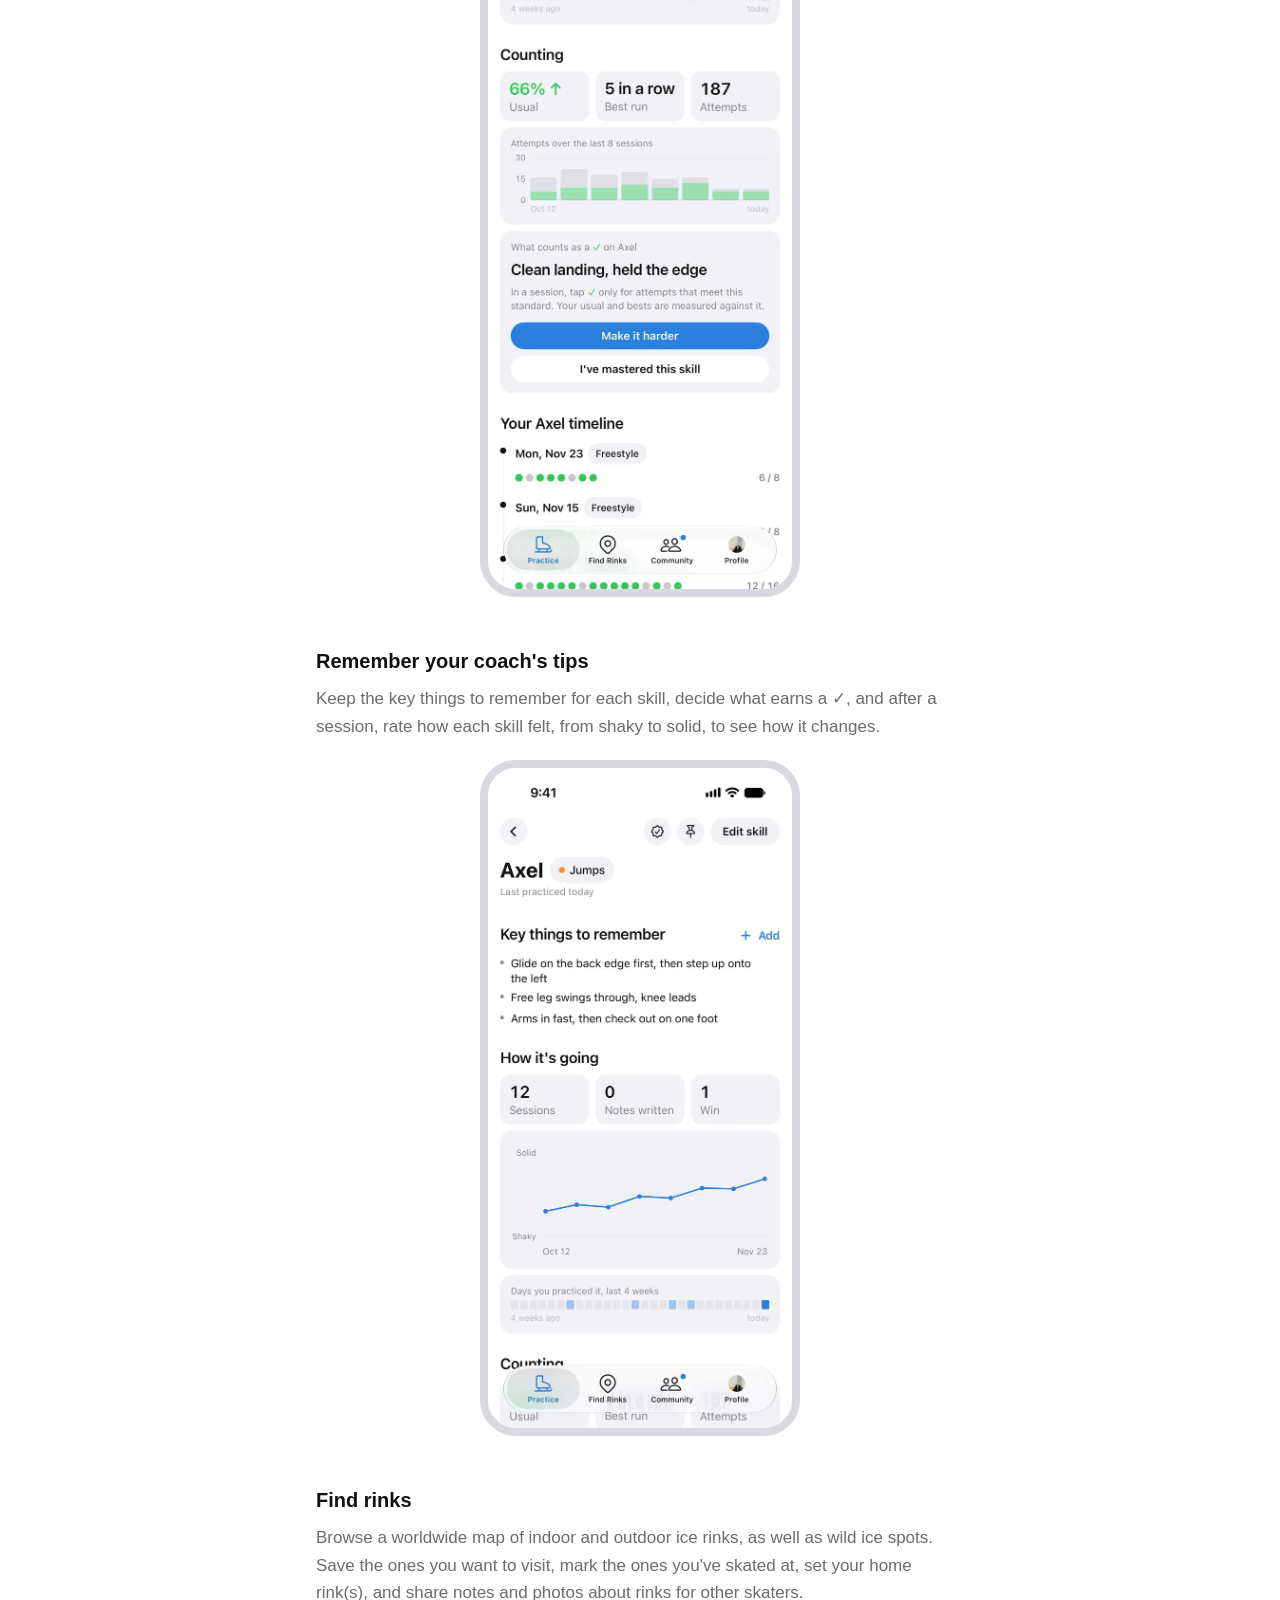
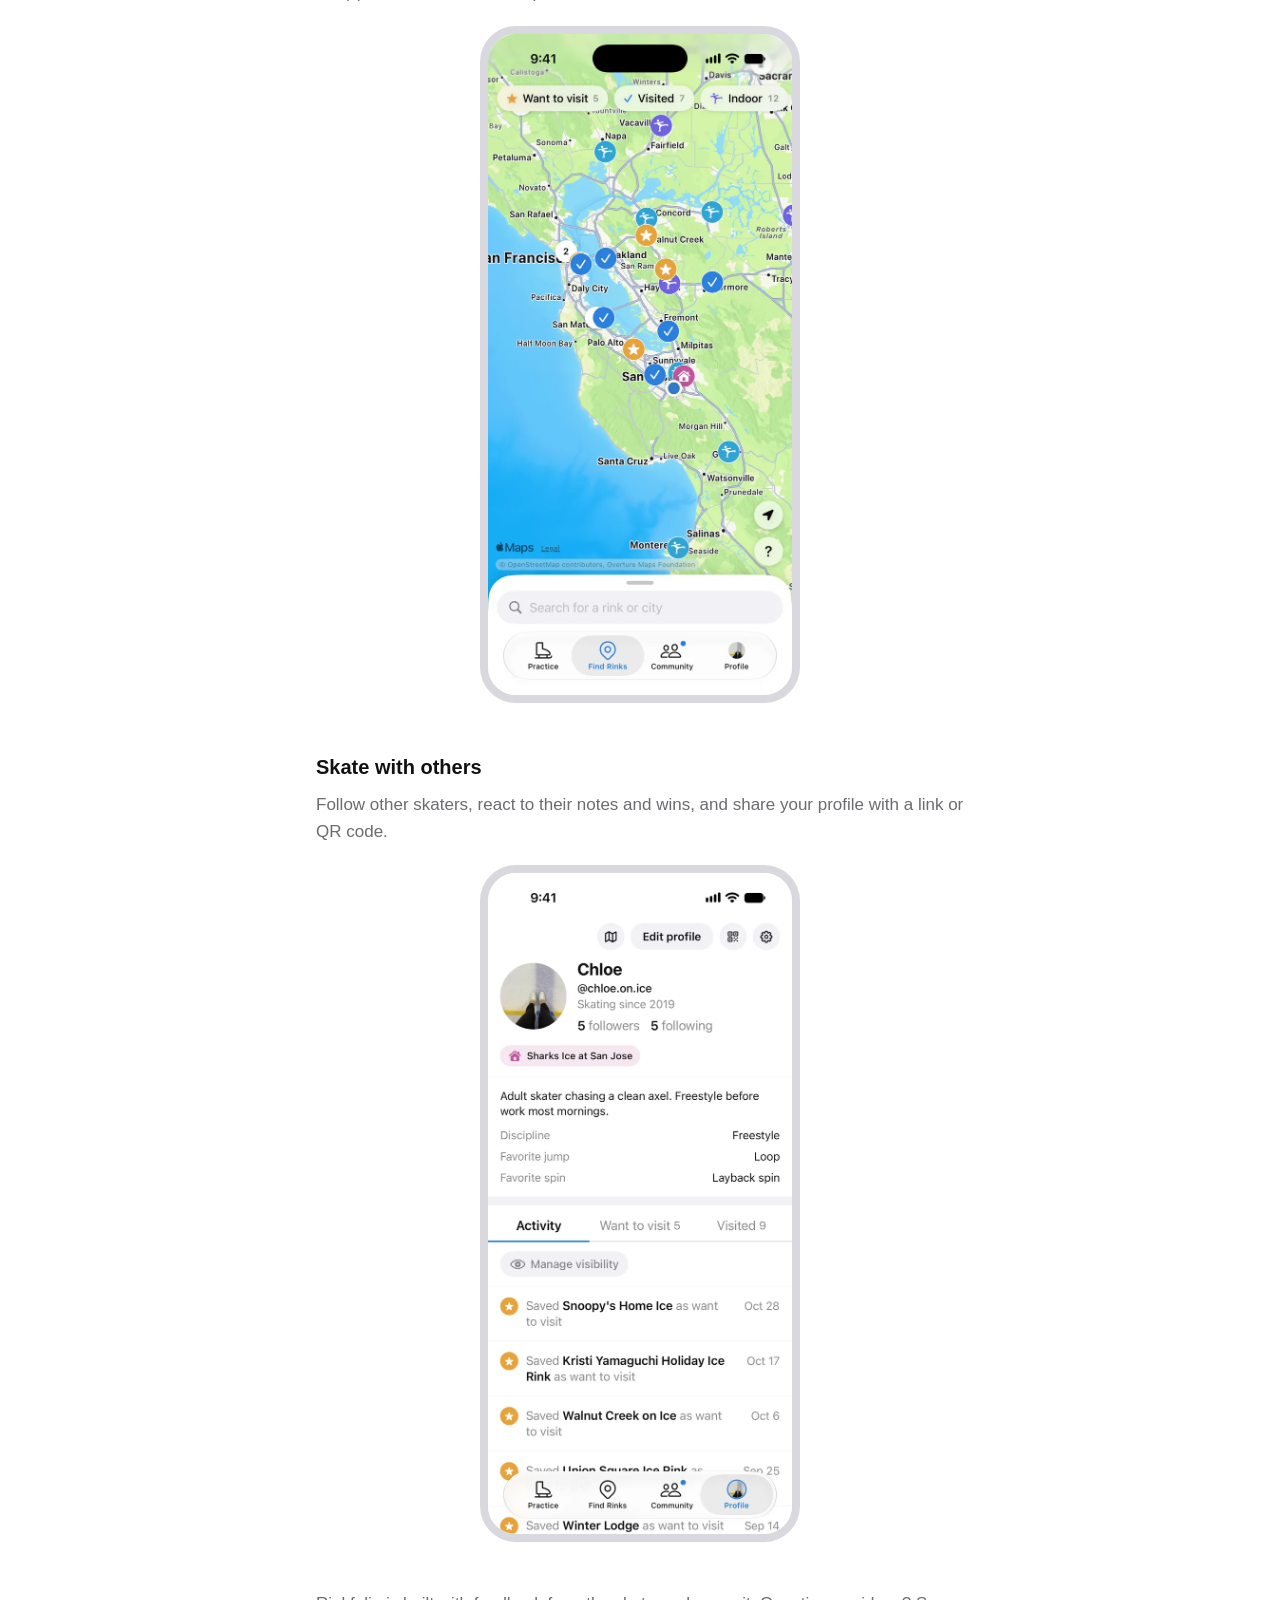
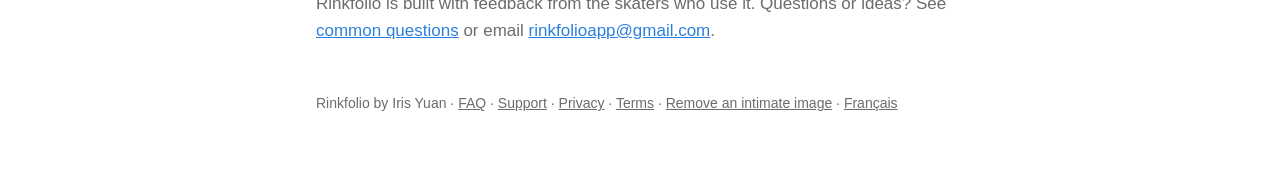
==== commit f7d2f592: "Home pages, FAQ and llms.txt, both languages: "Available on iOS" ("Offert sur iOS") instead of the U" ====
--- a/index.html
+++ b/index.html
@@ -38,11 +38,11 @@
   "applicationCategory": "SportsApplication",
   "applicationSubCategory": "Figure skating",
   "featureList": "Count attempts on each skill at the rink; each skill's usual, best run and attempts over time; how each skill felt, from shaky to solid; key things to remember for each skill; ready-made skill groups (jumps, spins, combinations, turns, footwork, Learn to Skate USA and ISI levels); map of nearly 24,000 ice rinks in more than 100 countries; follow other skaters",
-  "downloadUrl": "https://apps.apple.com/us/app/rinkfolio/id6827989419",
-  "installUrl": "https://apps.apple.com/us/app/rinkfolio/id6827989419",
+  "downloadUrl": "https://apps.apple.com/app/rinkfolio/id6827989419",
+  "installUrl": "https://apps.apple.com/app/rinkfolio/id6827989419",
   "offers": { "@type": "Offer", "price": "0", "priceCurrency": "USD", "eligibleRegion": { "@type": "Country", "name": "US" } },
   "author": { "@type": "Person", "name": "Iris Yuan" },
-  "sameAs": ["https://apps.apple.com/us/app/rinkfolio/id6827989419", "https://www.instagram.com/rinkfolio/"]
+  "sameAs": ["https://apps.apple.com/app/rinkfolio/id6827989419", "https://www.instagram.com/rinkfolio/"]
 }
 </script>
 <link rel="stylesheet" href="style.css?v=8">
@@ -55,8 +55,8 @@
 <h1>Rinkfolio: Figure Skating Log</h1>
 <p class="tagline">Find rinks and track practice</p>
 <p>Rinkfolio is a free figure skating practice log for skaters at every level: count every attempt on your jumps, spins and other skills, and see how each one is going. It also has a map of nearly 24,000 ice rinks in more than 100 countries.</p>
-<a class="store-badge" href="https://apps.apple.com/us/app/rinkfolio/id6827989419"><img src="app-store-badge.svg" alt="Download on the App Store" width="162" height="54"></a>
-<p class="avail">Free on the US App Store<br>Android beta: <a href="https://www.instagram.com/rinkfolio/">DM @rinkfolio</a> or <a href="mailto:rinkfolioapp@gmail.com">email us</a> to join</p>
+<a class="store-badge" href="https://apps.apple.com/app/rinkfolio/id6827989419"><img src="app-store-badge.svg" alt="Download on the App Store" width="162" height="54"></a>
+<p class="avail">Available on iOS<br>Android beta: <a href="https://www.instagram.com/rinkfolio/">DM @rinkfolio</a> or <a href="mailto:rinkfolioapp@gmail.com">email us</a> to join</p>
 <p class="follow"><a href="https://www.instagram.com/rinkfolio/">Follow @rinkfolio on Instagram</a></p>
 </div>
 
